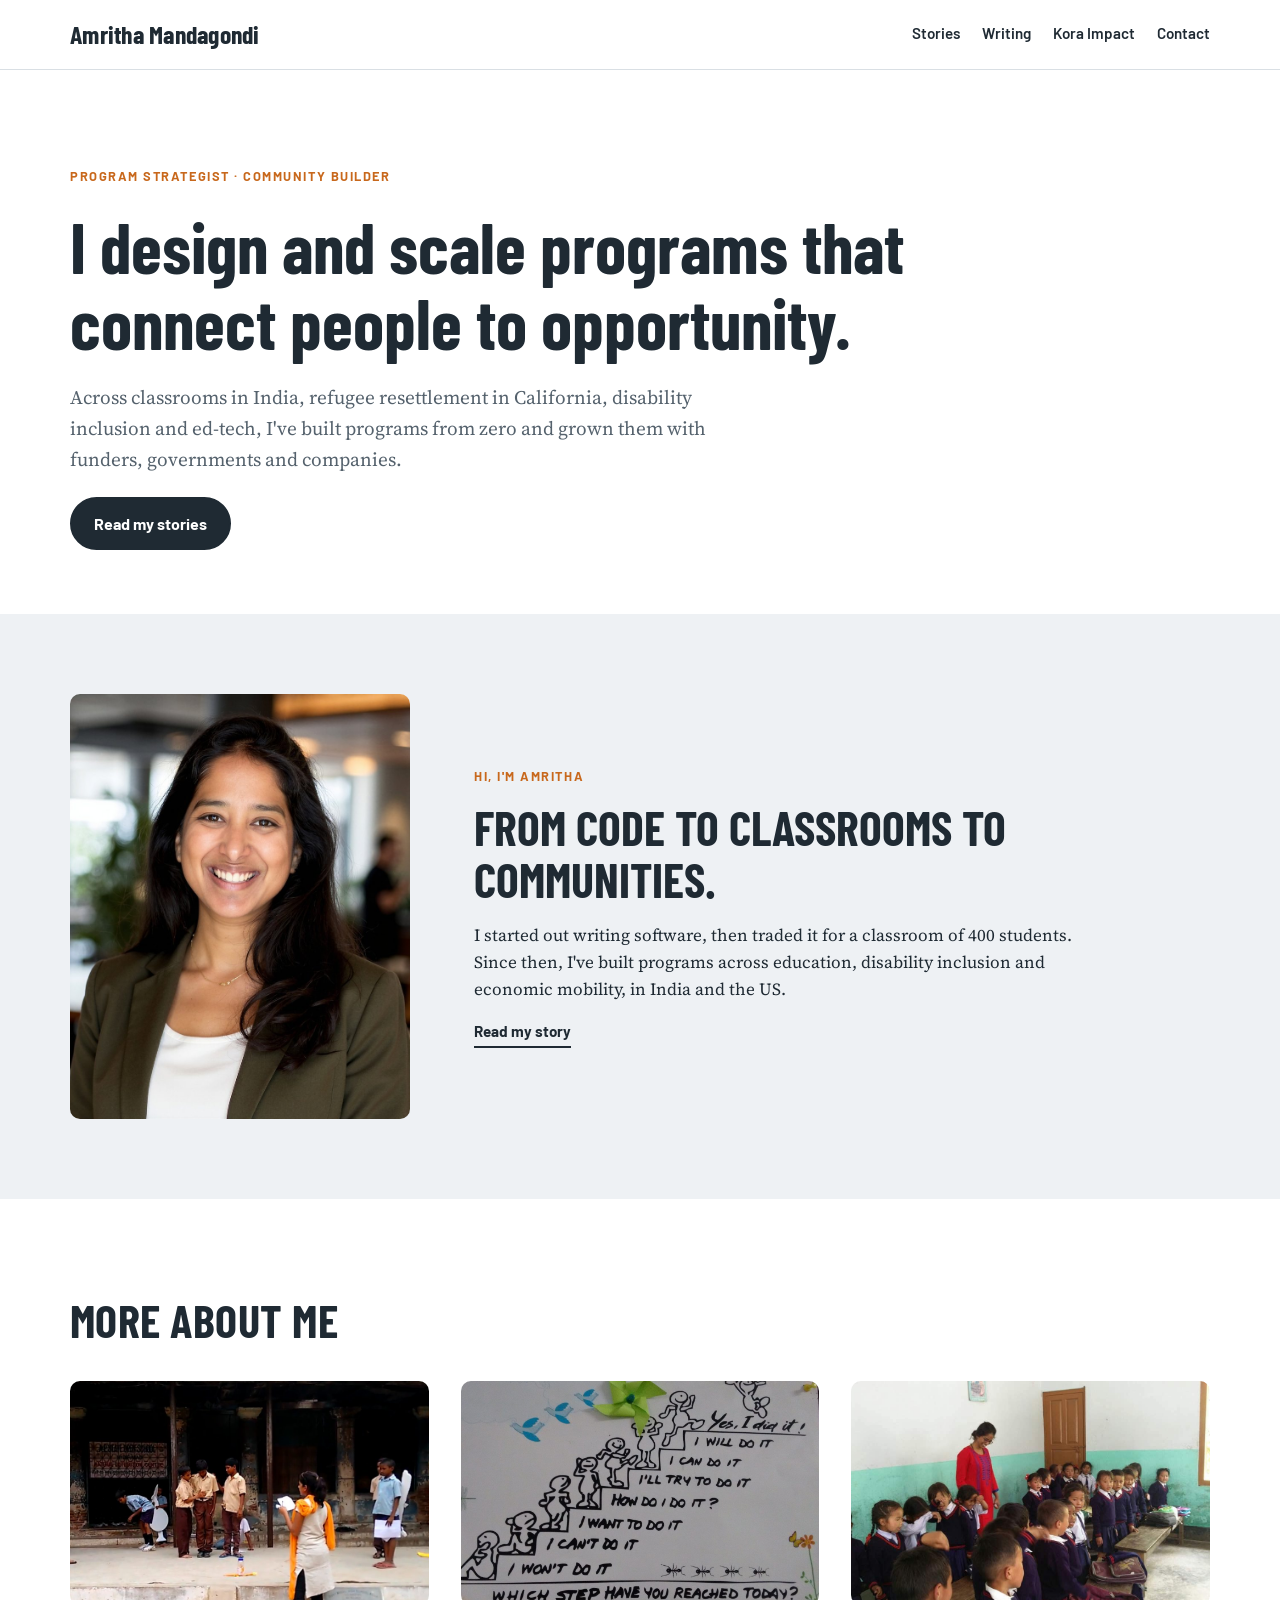
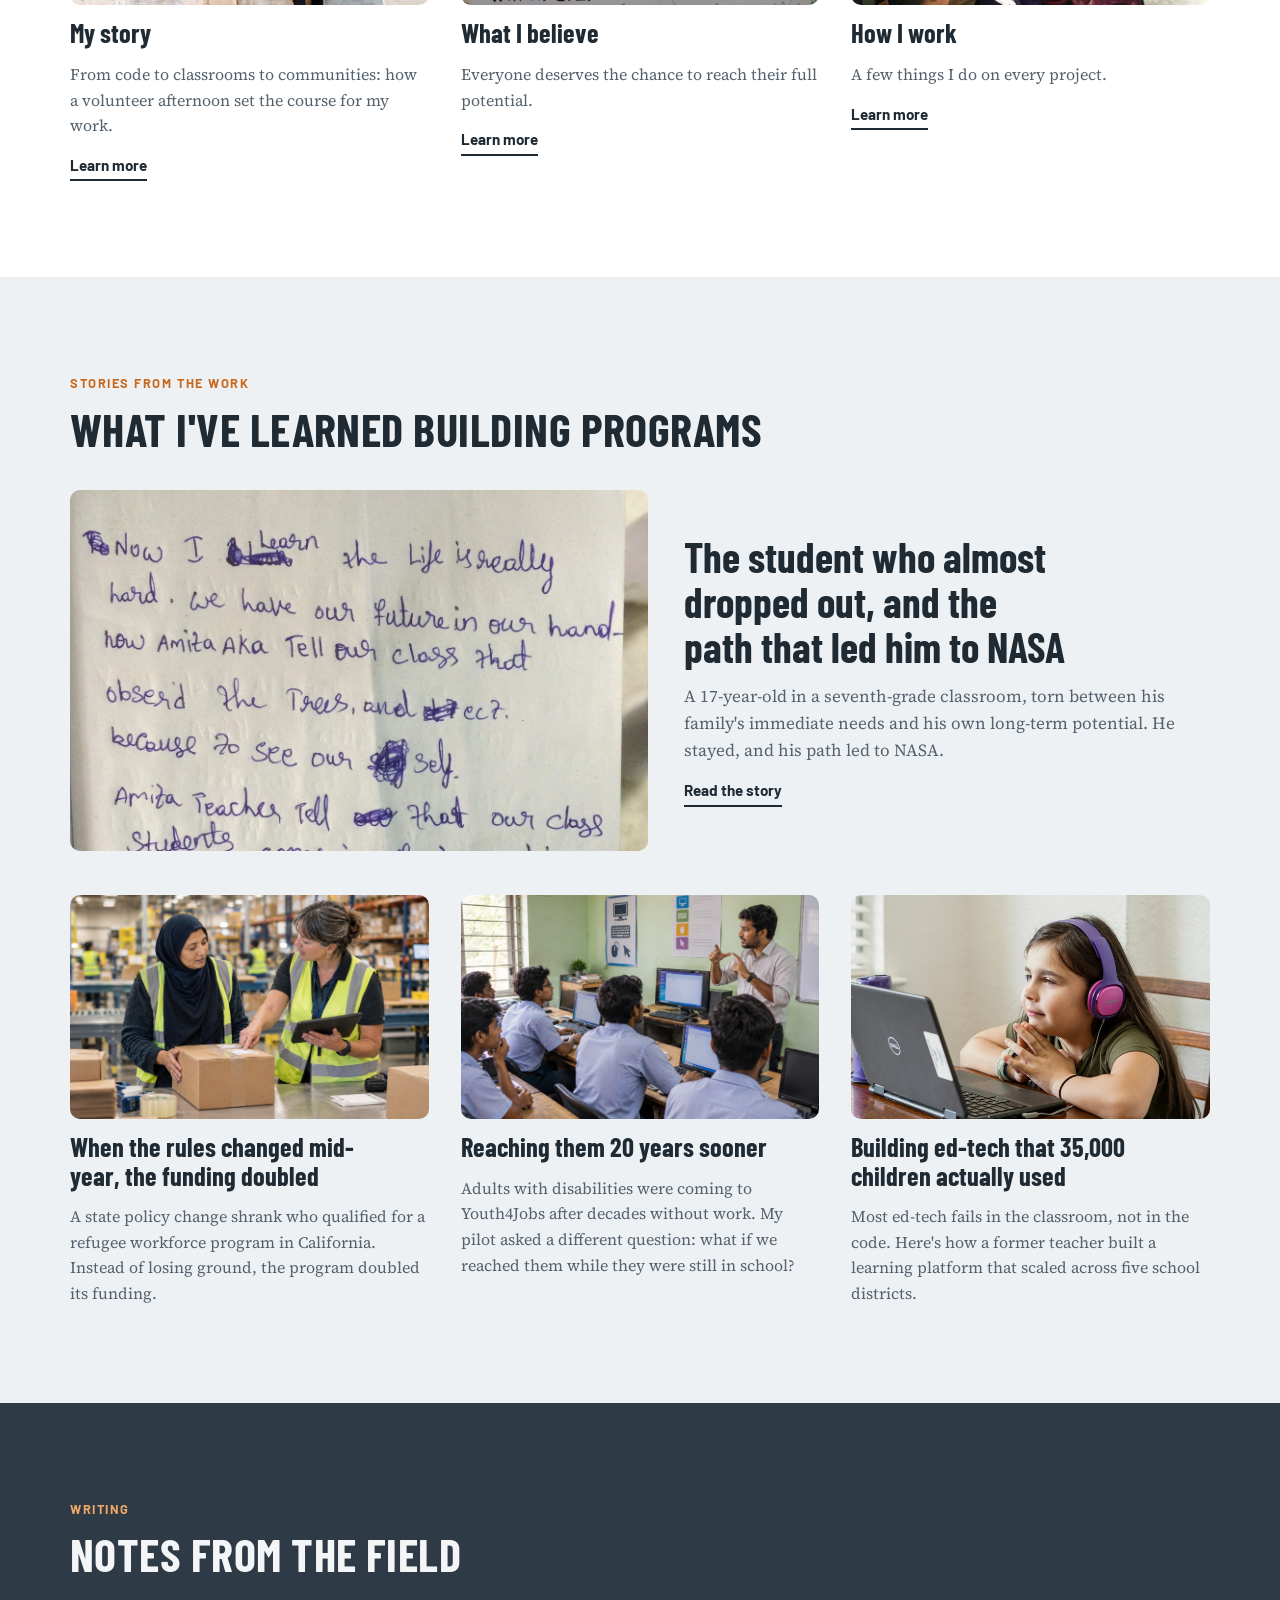
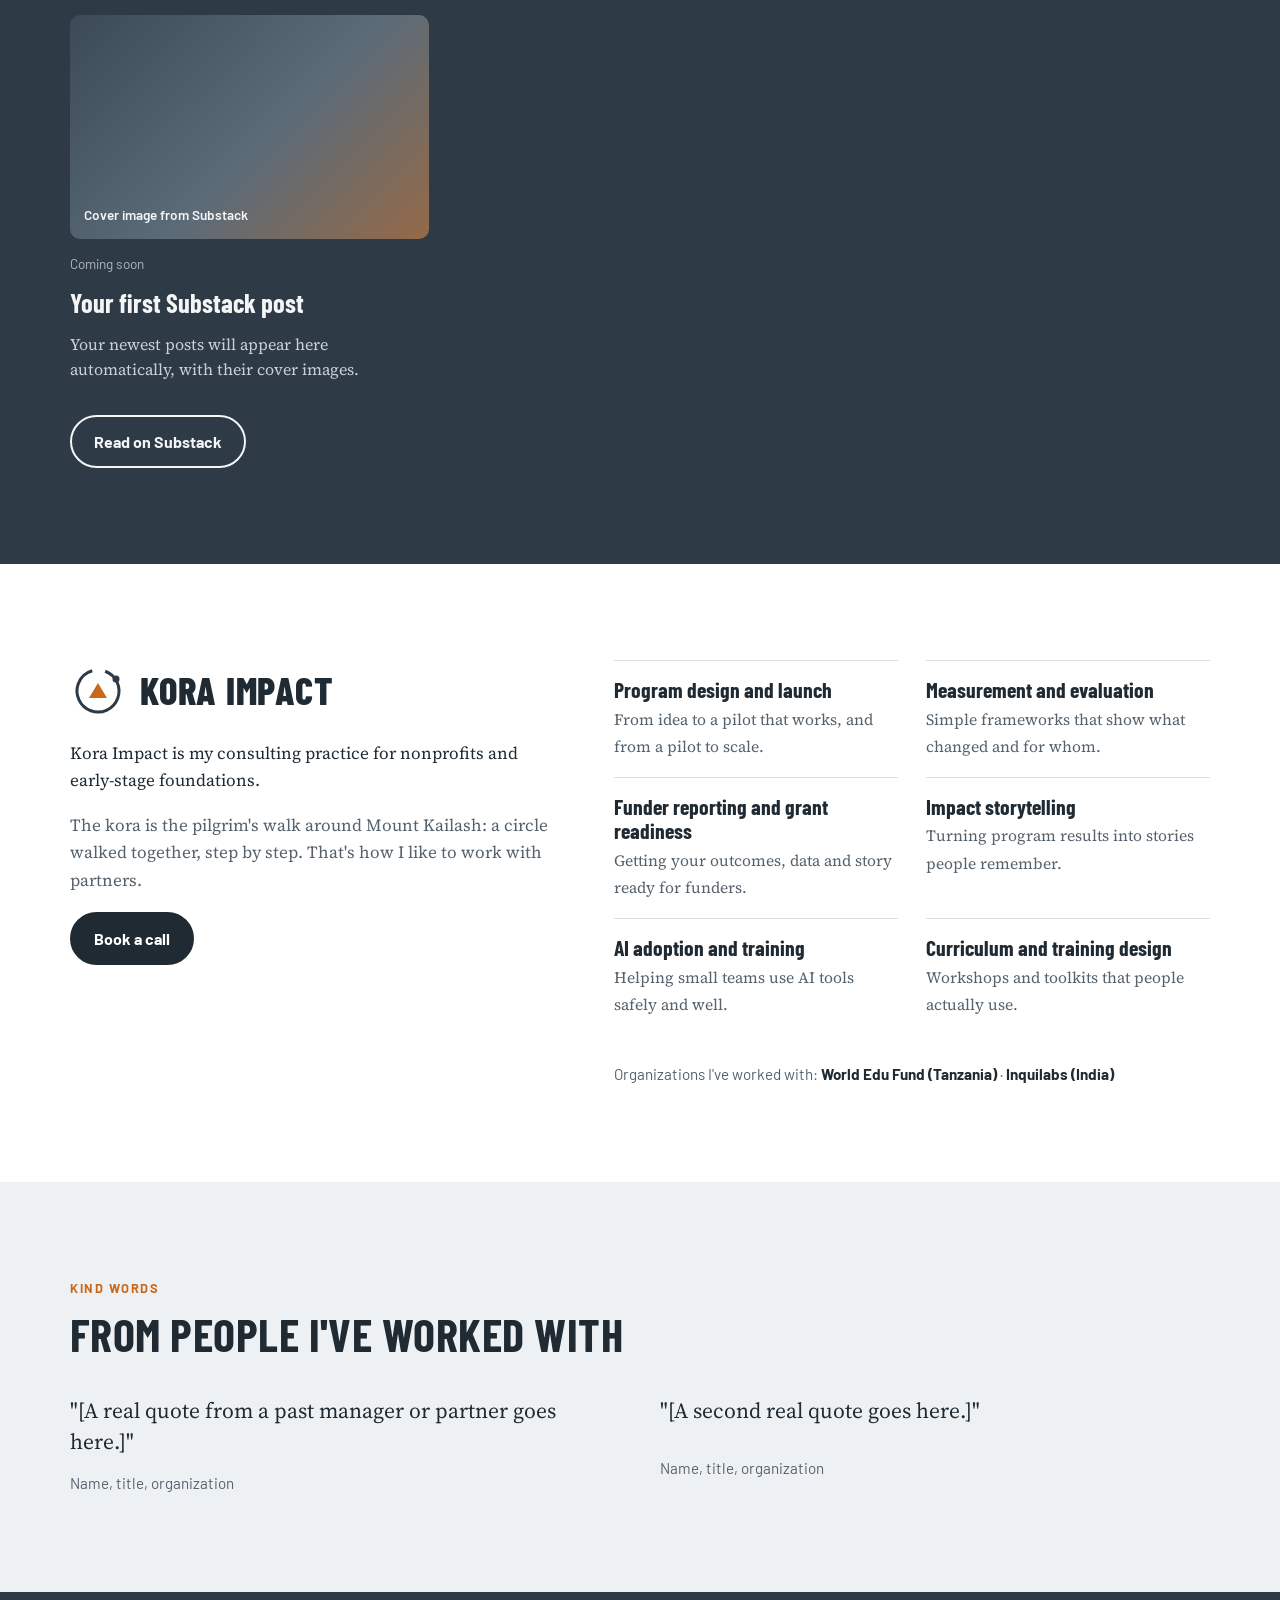
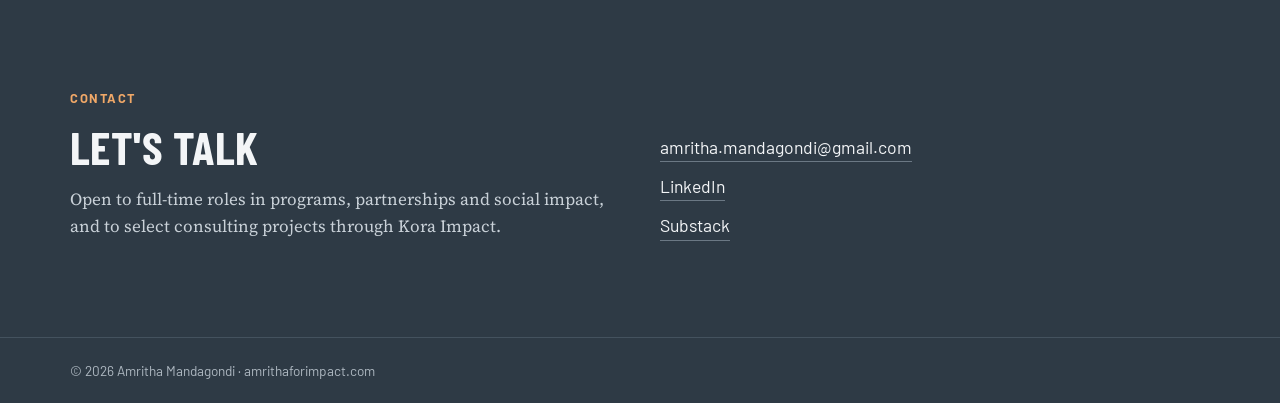
==== index.html @ ab100aa5 "Add files via upload" ====
<!doctype html>
<html lang="en">
<head>
<meta charset="utf-8">
<meta name="viewport" content="width=device-width, initial-scale=1, viewport-fit=cover">
<title>Amritha Mandagondi</title>
<meta name="description" content="Program strategist and community builder. Stories from building programs that connect people to opportunity.">
<meta property="og:title" content="Amritha Mandagondi">
<meta property="og:description" content="Program strategist and community builder. Stories from building programs that connect people to opportunity.">
<link rel="icon" href="favicon.svg" type="image/svg+xml">
<link rel="preconnect" href="https://fonts.googleapis.com"><link rel="preconnect" href="https://fonts.gstatic.com" crossorigin><link href="https://fonts.googleapis.com/css2?family=Barlow+Condensed:wght@600;700;800&family=Barlow:wght@500;600;700&family=Source+Serif+4:ital,opsz,wght@0,8..60,400;0,8..60,600;1,8..60,400&display=swap" rel="stylesheet">
<link rel="stylesheet" href="styles.css">
</head>
<body>
<header class="site-header">
  <div class="wrap">
    <a class="brand" href="index.html">Amritha Mandagondi</a>
    <nav class="nav" aria-label="Main">
      <a href="index.html#stories">Stories</a>
      <a href="index.html#writing">Writing</a>
      <a href="index.html#kora">Kora Impact</a>
      <a href="index.html#contact">Contact</a>
    </nav>
  </div>
</header>
<main>

<section class="hero">
  <div class="wrap">
    <div class="hero-text">
      <span class="eyebrow">Program strategist · Community builder</span>
      <h1>I design and scale programs that connect people to opportunity.</h1>
      <p class="lede">Across classrooms in India, refugee resettlement in California, disability inclusion and ed-tech, I've built programs from zero and grown them with funders, governments and companies.</p>
      <div class="hero-actions">
        <a class="btn btn-solid" href="#stories">Read my stories</a>
      </div>
    </div>
  </div>
</section>

<section class="meet">
  <div class="wrap">
    <img class="meet-img" src="amritha.jpg" alt="Portrait of Amritha Mandagondi">
    <div class="meet-text">
      <span class="eyebrow">Hi, I'm Amritha</span>
      <p class="meet-quote">From code to classrooms to communities.</p>
      <p>I started out writing software, then traded it for a classroom of 400 students. Since then, I've built programs across education, disability inclusion and economic mobility, in India and the US.</p>
      <a class="more" href="my-story.html">Read my story</a>
    </div>
  </div>
</section>

<section id="about">
  <div class="wrap">
    <div class="section-head"><h2 class="section-title">More about me</h2></div>
    <div class="grid-3">
      <div class="card"><img class="card-img" src="teaching-outdoors.jpg" alt="Amritha leading an outdoor activity with students at a government school in India" loading="lazy"><h3>My story</h3><p>From code to classrooms to communities: how a volunteer afternoon set the course for my work.</p><a class="more" href="my-story.html">Learn more</a></div>
      <div class="card"><img class="card-img" src="steps-poster.jpg" alt="Classroom poster of steps from I won't do it to Yes, I did it" loading="lazy"><h3>What I believe</h3><p>Everyone deserves the chance to reach their full potential.</p><a class="more" href="what-i-believe.html">Learn more</a></div>
      <div class="card"><img class="card-img" src="northeast-classroom.jpg" alt="Amritha with young students in a classroom in Northeast India" loading="lazy"><h3>How I work</h3><p>A few things I do on every project.</p><a class="more" href="how-i-work.html">Learn more</a></div>
    </div>
  </div>
</section>

<section id="stories" style="background:var(--mist)">
  <div class="wrap">
    <div class="section-head"><span class="eyebrow">Stories from the work</span><h2 class="section-title">What I've learned building programs</h2></div>
    <a class="feature" href="story-teach-for-india.html"><img class="card-img" src="student-note-card.jpg" alt="A student's handwritten note: Now I learn the life is really hard. We have our future in our hand." loading="lazy"><div class="feature-text"><h3>The student who almost dropped out, and the path that led him to NASA</h3><p>A 17-year-old in a seventh-grade classroom, torn between his family's immediate needs and his own long-term potential. He stayed, and his path led to NASA.</p><span class="more">Read the story</span></div></a>
    <div class="grid-3">
      <a class="card" href="story-irc-funding.html"><img class="card-img" src="photo-irc.jpg" alt="A warehouse supervisor showing a new employee how to label a package at a packing station" loading="lazy"><h3>When the rules changed mid-year, the funding doubled</h3><p>A state policy change shrank who qualified for a refugee workforce program in California. Instead of losing ground, the program doubled its funding.</p></a>
      <a class="card" href="story-youth4jobs.html"><img class="card-img" src="photo-youth4jobs.jpg" alt="An instructor signing to deaf students in a school computer lab" loading="lazy"><h3>Reaching them 20 years sooner</h3><p>Adults with disabilities were coming to Youth4Jobs after decades without work. My pilot asked a different question: what if we reached them while they were still in school?</p></a>
      <a class="card" href="story-pathtoexcel.html"><img class="card-img" src="photo-pathtoexcel.jpg" alt="A young girl with headphones learning on a laptop" loading="lazy"><h3>Building ed-tech that 35,000 children actually used</h3><p>Most ed-tech fails in the classroom, not in the code. Here's how a former teacher built a learning platform that scaled across five school districts.</p></a>
    </div>
  </div>
</section>

<section id="writing" class="band">
  <div class="wrap">
    <div class="section-head"><span class="eyebrow">Writing</span><h2 class="section-title">Notes from the field</h2></div>
    <div class="grid-3" id="posts">
      <a class="card" href="https://substack.com" target="_blank" rel="noopener"><div class="ph">Cover image from Substack</div><span class="post-meta">Coming soon</span><h3>Your first Substack post</h3><p>Your newest posts will appear here automatically, with their cover images.</p></a>
    </div>
    <p style="margin-top:32px"><a class="btn" href="https://substack.com" target="_blank" rel="noopener">Read on Substack</a></p>
  </div>
</section>

<section id="kora" class="kora">
  <div class="wrap">
    <div class="kora-intro">
      <div class="kora-mark"><svg viewBox="0 0 56 56" aria-hidden="true"><circle cx="28" cy="28" r="21" fill="none" stroke="#2e3a45" stroke-width="3" stroke-dasharray="118 14" transform="rotate(-70 28 28)"/><path d="M19 35 L28 20 L37 35 Z" fill="#c8681c"/><circle cx="46" cy="16" r="3.5" fill="#2e3a45"/></svg><span>Kora Impact</span></div>
      <p>Kora Impact is my consulting practice for nonprofits and early-stage foundations.</p>
      <p style="color:var(--muted)">The kora is the pilgrim's walk around Mount Kailash: a circle walked together, step by step. That's how I like to work with partners.</p>
      <p><a class="btn btn-solid" href="mailto:amritha.mandagondi@gmail.com?subject=Kora%20Impact%20inquiry">Book a call</a></p>
    </div>
    <div>
      <ul class="services">
        <li><strong>Program design and launch</strong><span>From idea to a pilot that works, and from a pilot to scale.</span></li>
        <li><strong>Measurement and evaluation</strong><span>Simple frameworks that show what changed and for whom.</span></li>
        <li><strong>Funder reporting and grant readiness</strong><span>Getting your outcomes, data and story ready for funders.</span></li>
        <li><strong>Impact storytelling</strong><span>Turning program results into stories people remember.</span></li>
        <li><strong>AI adoption and training</strong><span>Helping small teams use AI tools safely and well.</span></li>
        <li><strong>Curriculum and training design</strong><span>Workshops and toolkits that people actually use.</span></li>
      </ul>
      <p class="worked-with">Organizations I've worked with: <b>World Edu Fund (Tanzania)</b> · <b>Inquilabs (India)</b></p>
    </div>
  </div>
</section>

<section id="kind-words" style="background:var(--mist)">
  <div class="wrap">
    <div class="section-head"><span class="eyebrow">Kind words</span><h2 class="section-title">From people I've worked with</h2></div>
    <div class="quotes">
      <blockquote><p>"[A real quote from a past manager or partner goes here.]"</p><footer>Name, title, organization</footer></blockquote>
      <blockquote><p>"[A second real quote goes here.]"</p><footer>Name, title, organization</footer></blockquote>
    </div>
  </div>
</section>

<section id="contact" class="band contact">
  <div class="wrap">
    <div style="display:grid;gap:14px">
      <span class="eyebrow">Contact</span>
      <h2 class="section-title">Let's talk</h2>
      <p style="color:#c9d1d8">Open to full-time roles in programs, partnerships and social impact, and to select consulting projects through Kora Impact.</p>
    </div>
    <div class="contact-links">
      <a href="mailto:amritha.mandagondi@gmail.com">amritha.mandagondi@gmail.com</a>
      <a href="https://www.linkedin.com/in/amrithamandagondi" target="_blank" rel="noopener">LinkedIn</a>
      <a href="https://substack.com" target="_blank" rel="noopener">Substack</a>
    </div>
  </div>
</section>
<script src="site.js"></script>
</main>
<footer class="site-footer"><div class="wrap">© 2026 Amritha Mandagondi · amrithaforimpact.com</div></footer>
</body>
</html>
---- styles.css ----
/* Amritha Mandagondi — personal site.
   Layout: editorial, Gates-style story cards; white page with slate story bands; saffron used sparingly. */
:root {
  --ink: #1f2a33;
  --muted: #55626d;
  --slate: #2e3a45;
  --slate-ink: #f3f5f7;
  --paper: #ffffff;
  --mist: #eef1f4;
  --line: #d9dfe4;
  --saffron: #c8681c;
  --display: "Barlow Condensed", "Arial Narrow", Arial, sans-serif;
  --body: "Source Serif 4", Georgia, "Times New Roman", serif;
  --ui: "Barlow", "Helvetica Neue", Arial, sans-serif;
  --wrap: 1180px;
  --radius: 10px;
  color-scheme: light;
}

* { box-sizing: border-box; }
html { scroll-behavior: smooth; }
body {
  margin: 0;
  background: var(--paper);
  color: var(--ink);
  font-family: var(--body);
  font-size: 1.0625rem;
  line-height: 1.6;
}
img { max-width: 100%; display: block; }
a { color: inherit; }
a:focus-visible, button:focus-visible { outline: 3px solid var(--saffron); outline-offset: 3px; }

.wrap {
  max-width: var(--wrap);
  margin: 0 auto;
  padding-left: max(20px, env(safe-area-inset-left, 0px));
  padding-right: max(20px, env(safe-area-inset-right, 0px));
}

/* Header */
.site-header {
  position: sticky; top: 0; z-index: 20;
  background: var(--paper);
  border-bottom: 1px solid var(--line);
}
.site-header .wrap {
  display: flex; flex-wrap: wrap; align-items: center; justify-content: space-between;
  gap: 10px 28px; padding-block: 14px;
}
.brand { font-family: var(--display); font-weight: 700; font-size: 1.6rem; text-decoration: none; letter-spacing: .01em; }
.nav { display: flex; flex-wrap: wrap; gap: 6px 22px; font-family: var(--ui); font-weight: 600; font-size: .95rem; }
.nav a { text-decoration: none; padding-block: 4px; border-bottom: 2px solid transparent; }
.nav a:hover { border-bottom-color: var(--saffron); }

/* Type */
h1, h2, h3 { font-family: var(--display); font-weight: 700; line-height: 1.08; margin: 0; text-wrap: balance; color: inherit; }
h1 { font-size: clamp(2.6rem, 6vw, 4.4rem); }
h2.section-title { font-size: clamp(2rem, 4vw, 2.9rem); text-transform: uppercase; letter-spacing: .01em; }
h3 { font-size: 1.75rem; }
p { margin: 0; }
.eyebrow { font-family: var(--ui); text-transform: uppercase; letter-spacing: .12em; font-size: .8rem; font-weight: 700; color: var(--saffron); }
.lede { font-size: 1.2rem; color: var(--muted); max-width: 36em; }

.btn {
  display: inline-block; font-family: var(--ui); font-weight: 700; font-size: 1rem;
  padding: 12px 22px; border-radius: 999px; text-decoration: none;
  border: 2px solid var(--ink);
}
.btn-solid { background: var(--ink); color: var(--paper); }
.btn-solid:hover { background: var(--saffron); border-color: var(--saffron); }
.btn-line:hover { border-color: var(--saffron); color: var(--saffron); }
.more { font-family: var(--ui); font-weight: 700; font-size: .95rem; text-decoration: none; border-bottom: 2px solid currentColor; padding-bottom: 2px; }
.more:hover { color: var(--saffron); }

section { padding-block: clamp(56px, 8vw, 96px); }
.section-head { display: grid; gap: 10px; margin-bottom: 36px; }

/* Placeholder images: swap each .ph for an <img> when photos are ready */
.ph {
  border-radius: var(--radius);
  aspect-ratio: 16 / 10;
  max-width: 100%;
  background: linear-gradient(135deg, #3c4a57 0%, #5b6b78 55%, #c8681c 140%);
  color: #f3f5f7; font-family: var(--ui); font-size: .85rem; font-weight: 600;
  display: flex; align-items: flex-end; padding: 14px;
}
.ph.tall { aspect-ratio: 4 / 5; }
.card-img { border-radius: var(--radius); width: 100%; aspect-ratio: 16 / 10; object-fit: cover; }

/* Hero */
.hero .wrap { display: grid; grid-template-columns: 1.2fr .8fr; gap: 48px; align-items: center; }
.hero-text { display: grid; gap: 22px; min-width: 0; }
.hero-actions { display: flex; flex-wrap: wrap; gap: 12px; }

/* Card grids */
.grid-3 { display: grid; grid-template-columns: repeat(3, minmax(0, 1fr)); gap: 32px; }
.grid-4 { display: grid; grid-template-columns: repeat(4, minmax(0, 1fr)); gap: 28px; }
.card { display: grid; gap: 14px; align-content: start; text-decoration: none; min-width: 0; }
.card h3 { font-size: 1.65rem; }
.card p { color: var(--muted); font-size: 1rem; }
a.card:hover h3 { text-decoration: underline; text-decoration-color: var(--saffron); text-underline-offset: 4px; }

.feature { display: grid; grid-template-columns: 1.1fr 1fr; gap: 36px; align-items: center; margin-bottom: 44px; text-decoration: none; }
.feature h3 { font-size: clamp(2rem, 3.4vw, 2.6rem); }
.feature .feature-text { display: grid; gap: 14px; min-width: 0; }
.feature p { color: var(--muted); }
a.feature:hover h3 { text-decoration: underline; text-decoration-color: var(--saffron); text-underline-offset: 5px; }

/* Slate band (writing, story pages, contact) */
.band { background: var(--slate); color: var(--slate-ink); }
.band .card p, .band .feature p { color: #c9d1d8; }
.band .eyebrow { color: #f0a868; }
.band .btn { border-color: var(--slate-ink); color: var(--slate-ink); }
.band .btn-solid { background: var(--slate-ink); color: var(--slate); }
.band .btn-solid:hover { background: #f0a868; border-color: #f0a868; color: var(--slate); }
.post-meta { font-family: var(--ui); font-size: .85rem; color: #aeb8c1; }

/* Kora Impact */
.kora .wrap { display: grid; grid-template-columns: .9fr 1.1fr; gap: 56px; align-items: start; }
.kora-intro { display: grid; gap: 18px; min-width: 0; }
.kora-mark { display: flex; align-items: center; gap: 14px; }
.kora-mark svg { width: 56px; height: 56px; flex: none; }
.kora-mark span { font-family: var(--display); font-weight: 800; font-size: 2.4rem; letter-spacing: .02em; text-transform: uppercase; }
.services { list-style: none; margin: 0; padding: 0; display: grid; grid-template-columns: repeat(2, minmax(0, 1fr)); gap: 0 28px; }
.services li { border-top: 1px solid var(--line); padding-block: 16px; min-width: 0; }
.services strong { display: block; font-family: var(--display); font-size: 1.35rem; line-height: 1.15; margin-bottom: 4px; }
.services span { color: var(--muted); font-size: .98rem; }
.worked-with { margin-top: 28px; font-family: var(--ui); font-size: .95rem; color: var(--muted); }
.worked-with b { color: var(--ink); }

/* Quotes */
.quotes { display: grid; grid-template-columns: repeat(2, minmax(0, 1fr)); gap: 40px; }
blockquote { margin: 0; display: grid; gap: 14px; }
blockquote p { font-size: 1.35rem; line-height: 1.45; }
blockquote footer { font-family: var(--ui); font-size: .95rem; color: var(--muted); }

/* Contact */
.contact .wrap { display: grid; grid-template-columns: 1fr 1fr; gap: 40px; align-items: end; }
.contact-links { display: grid; gap: 10px; font-family: var(--ui); font-size: 1.1rem; }
.contact-links a { text-decoration: none; border-bottom: 1px solid #6b7884; justify-self: start; }
.contact-links a:hover { border-bottom-color: #f0a868; }
.site-footer { background: var(--slate); color: #aeb8c1; font-family: var(--ui); font-size: .85rem; border-top: 1px solid #44525e; }
.site-footer .wrap { padding-block: 22px; }

/* Story page */
.story-hero .wrap { display: grid; grid-template-columns: 1.45fr .85fr; gap: 56px; align-items: start; }
.story-body { display: grid; gap: 18px; min-width: 0; max-width: 40em; }
.story-body h1 { text-transform: uppercase; font-size: clamp(2.4rem, 5.2vw, 3.8rem); margin-bottom: 6px; }
.story-body p { color: #dde3e8; }
.story-side { display: grid; gap: 16px; min-width: 0; }
.story-side h3 { font-size: 1.5rem; }
.lesson { display: grid; gap: 12px; max-width: 46em; }
.lesson p.big { font-family: var(--display); font-size: clamp(1.8rem, 3.4vw, 2.5rem); line-height: 1.15; }
.todo { font-family: var(--ui); font-size: .85rem; font-weight: 700; color: var(--saffron); text-transform: uppercase; letter-spacing: .08em; }
.band .todo { color: #f0a868; }

@media (max-width: 960px) {
  .grid-4 { grid-template-columns: repeat(2, minmax(0, 1fr)); }
}
@media (max-width: 820px) {
  .hero .wrap, .feature, .kora .wrap, .contact .wrap, .story-hero .wrap { grid-template-columns: 1fr; }
  .grid-3, .quotes { grid-template-columns: 1fr; }
  .hero .ph { max-width: 420px; }
}
@media (max-width: 560px) {
  .grid-4, .services { grid-template-columns: 1fr; }
  .site-header { position: static; }
}
@media (prefers-reduced-motion: reduce) { html { scroll-behavior: auto; } }
.more { justify-self: start; }
.impact { list-style: none; margin: 0; padding: 0; display: grid; grid-template-columns: repeat(5, minmax(0, 1fr)); gap: 24px; }
.impact li { border-top: 3px solid var(--saffron); padding-top: 14px; display: grid; gap: 4px; min-width: 0; }
.impact strong { font-family: var(--display); font-size: clamp(2.2rem, 4vw, 3rem); line-height: 1; font-variant-numeric: tabular-nums; }
.impact span { color: var(--muted); font-family: var(--ui); font-size: .95rem; }
@media (max-width: 960px) { .impact { grid-template-columns: repeat(3, minmax(0, 1fr)); } }
@media (max-width: 560px) { .impact { grid-template-columns: repeat(2, minmax(0, 1fr)); } }
.hero-img { width: 100%; max-width: 100%; aspect-ratio: 4 / 5; object-fit: cover; object-position: center 30%; border-radius: var(--radius); }
.side-fig, .inline-fig { margin: 0; display: grid; gap: 10px; }
.side-fig img { border-radius: var(--radius); width: 100%; }
.side-fig figcaption, .inline-fig figcaption { font-family: var(--ui); font-size: .88rem; color: #aeb8c1; }
.inline-fig { margin-top: 8px; max-width: 320px; }
.inline-fig img { border-radius: var(--radius); width: 100%; }
/* Hero v2: single column, small portrait */
.hero .wrap { display: block; }
.hero-text { max-width: 860px; }
.hero-id { display: flex; align-items: center; gap: 18px; }
.avatar { width: 96px; height: 96px; border-radius: 50%; object-fit: cover; object-position: center 25%; flex: none; }
.hero-name { font-family: var(--display); font-weight: 700; font-size: 1.6rem; line-height: 1.1; margin-bottom: 4px; }
/* Hero v3: words first, then a "meet" band with the portrait */
.hero { padding-bottom: clamp(40px, 6vw, 64px); }
.meet { background: var(--mist); padding-block: clamp(48px, 7vw, 80px); }
.meet .wrap { display: grid; grid-template-columns: minmax(0, 340px) minmax(0, 1fr); gap: clamp(28px, 5vw, 64px); align-items: center; }
.meet-img { width: 100%; aspect-ratio: 4 / 5; object-fit: cover; object-position: center 25%; border-radius: var(--radius); }
.meet-text { display: grid; gap: 16px; max-width: 36em; }
.meet-quote { font-family: var(--display); font-weight: 700; font-size: clamp(2rem, 4vw, 3rem); line-height: 1.08; text-transform: uppercase; }
@media (max-width: 720px) { .meet .wrap { grid-template-columns: 1fr; } .meet-img { max-width: 300px; } }
.lessons { list-style: none; margin: 0; padding: 0; display: grid; grid-template-columns: repeat(3, minmax(0, 1fr)); gap: 32px; }
.lessons li { border-top: 3px solid var(--saffron); padding-top: 16px; color: var(--muted); min-width: 0; }
.lessons strong { display: block; font-family: var(--display); font-size: 1.55rem; line-height: 1.15; color: var(--ink); margin-bottom: 10px; }
.lesson { max-width: none; }
@media (max-width: 820px) { .lessons { grid-template-columns: 1fr; } }
.lead-line { display: block; font-family: var(--display); font-weight: 700; font-size: clamp(1.7rem, 3vw, 2.2rem); line-height: 1.15; color: var(--slate-ink); }
.story-body strong { font-family: var(--display); font-size: 1.45rem; color: var(--slate-ink); letter-spacing: .01em; }
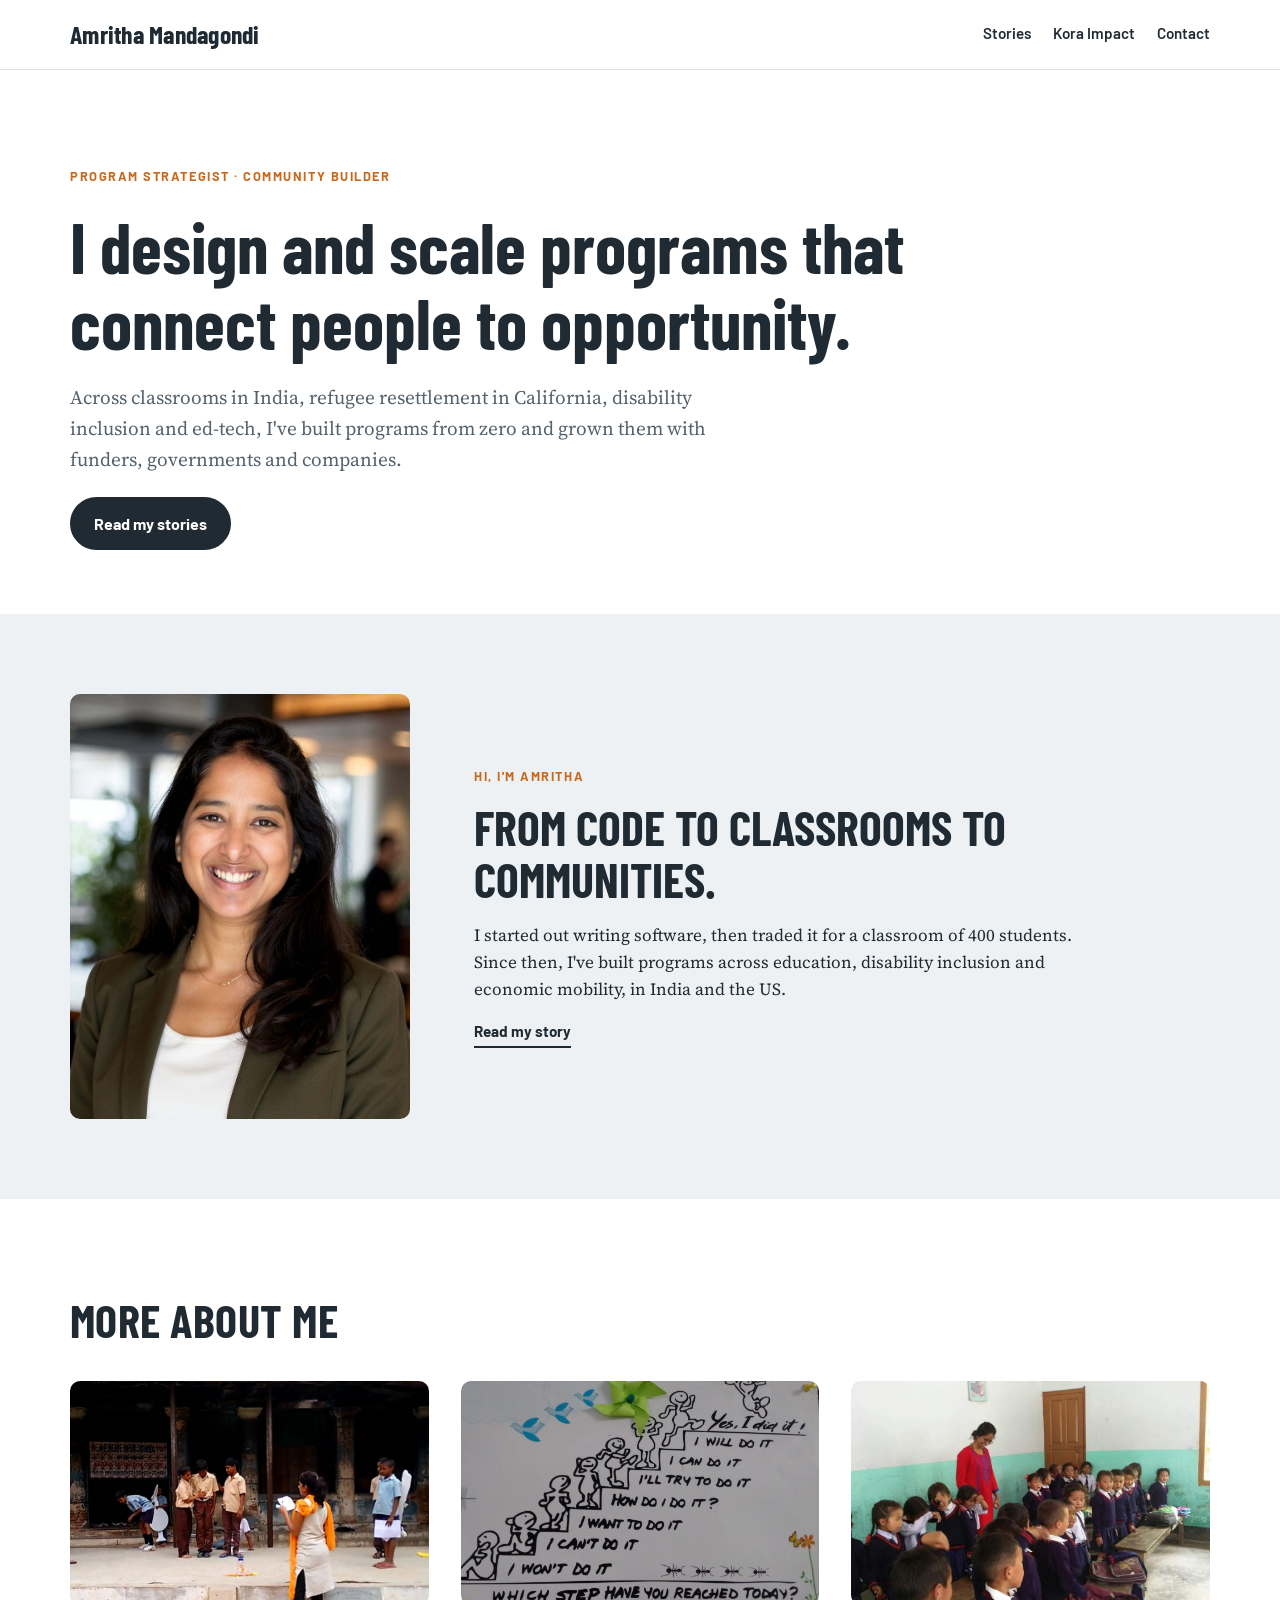
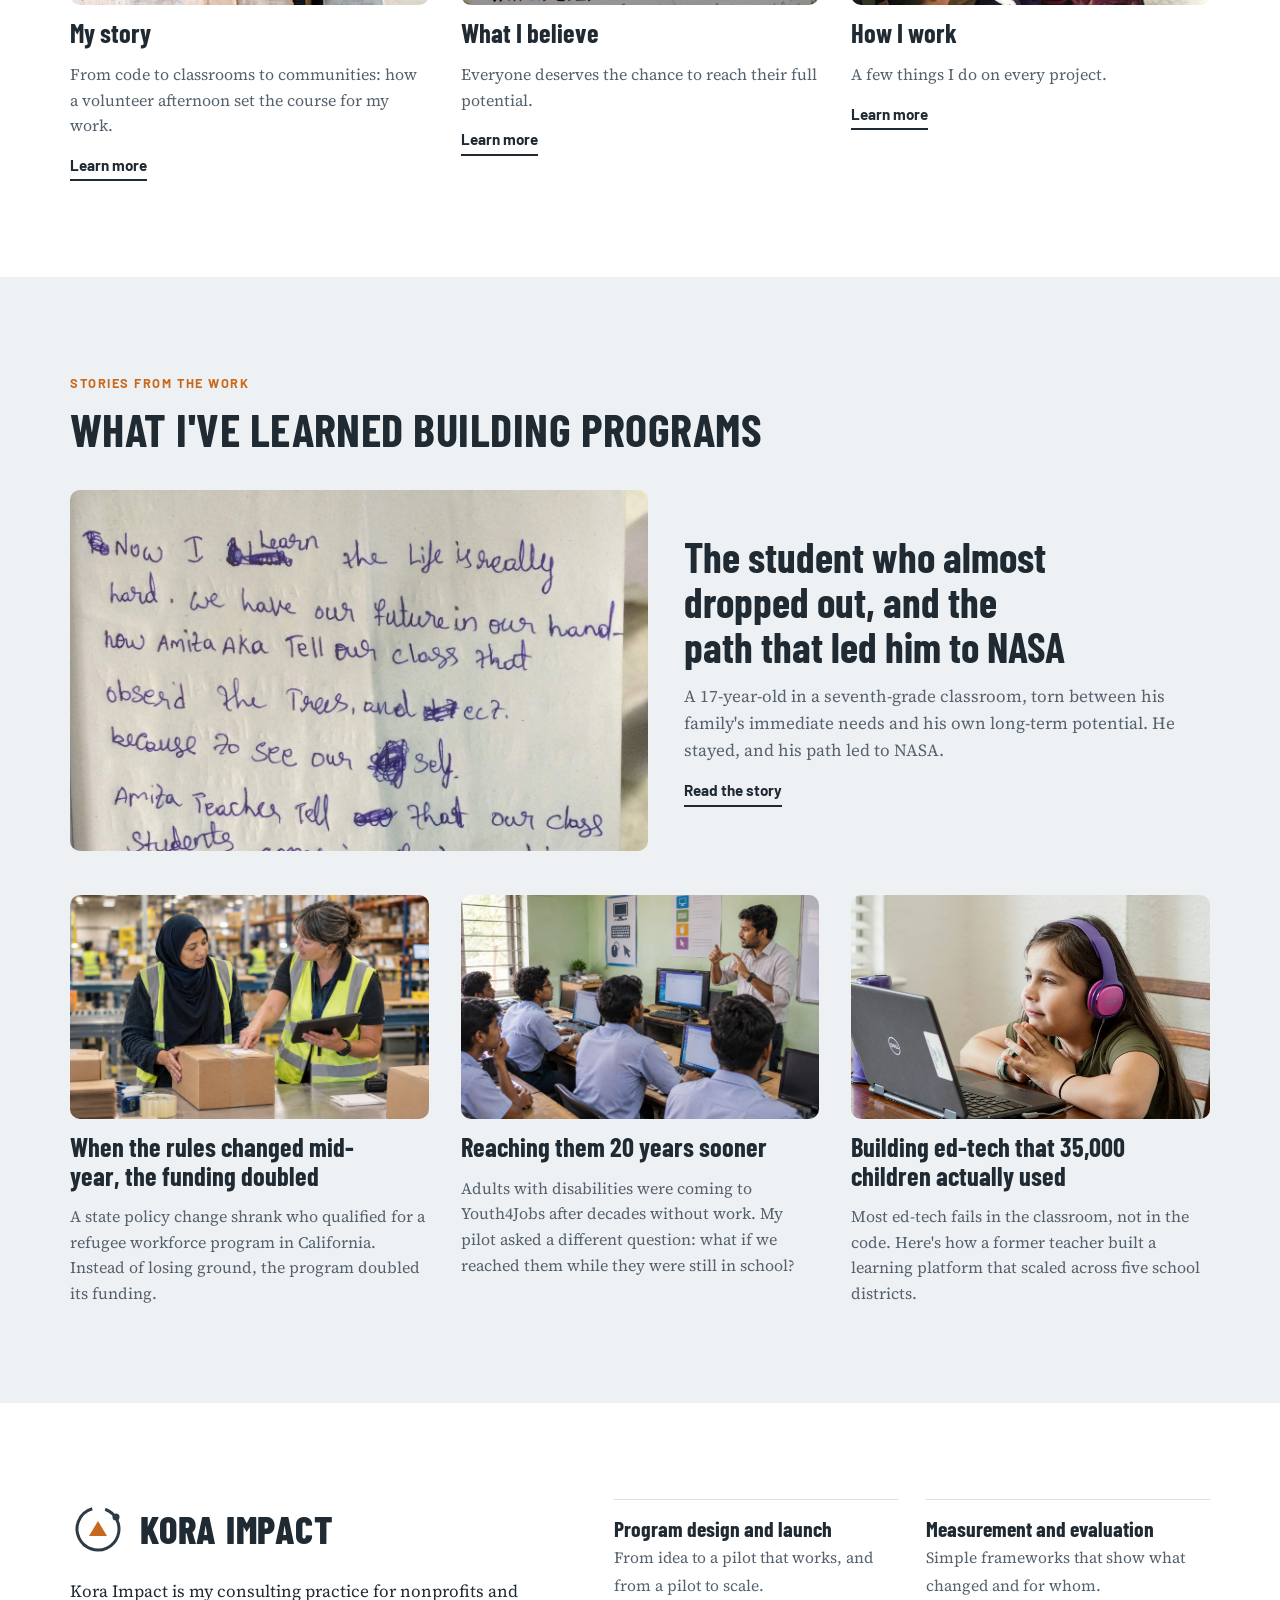
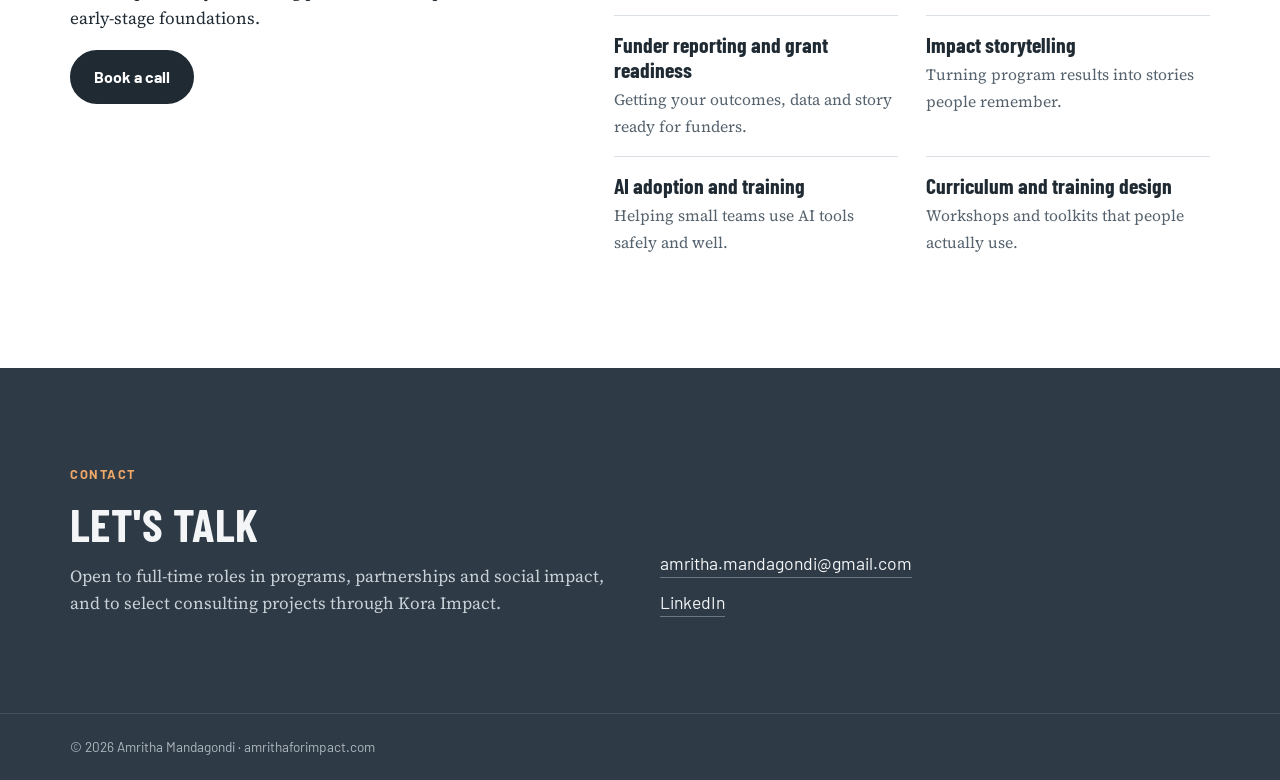
==== commit a78dbe48: "Add files via upload" ====
--- a/index.html
+++ b/index.html
@@ -17,7 +17,6 @@
     <a class="brand" href="index.html">Amritha Mandagondi</a>
     <nav class="nav" aria-label="Main">
       <a href="index.html#stories">Stories</a>
-      <a href="index.html#writing">Writing</a>
       <a href="index.html#kora">Kora Impact</a>
       <a href="index.html#contact">Contact</a>
     </nav>
@@ -73,23 +72,13 @@
   </div>
 </section>
 
-<section id="writing" class="band">
-  <div class="wrap">
-    <div class="section-head"><span class="eyebrow">Writing</span><h2 class="section-title">Notes from the field</h2></div>
-    <div class="grid-3" id="posts">
-      <a class="card" href="https://substack.com" target="_blank" rel="noopener"><div class="ph">Cover image from Substack</div><span class="post-meta">Coming soon</span><h3>Your first Substack post</h3><p>Your newest posts will appear here automatically, with their cover images.</p></a>
-    </div>
-    <p style="margin-top:32px"><a class="btn" href="https://substack.com" target="_blank" rel="noopener">Read on Substack</a></p>
-  </div>
-</section>
 
 <section id="kora" class="kora">
   <div class="wrap">
     <div class="kora-intro">
       <div class="kora-mark"><svg viewBox="0 0 56 56" aria-hidden="true"><circle cx="28" cy="28" r="21" fill="none" stroke="#2e3a45" stroke-width="3" stroke-dasharray="118 14" transform="rotate(-70 28 28)"/><path d="M19 35 L28 20 L37 35 Z" fill="#c8681c"/><circle cx="46" cy="16" r="3.5" fill="#2e3a45"/></svg><span>Kora Impact</span></div>
       <p>Kora Impact is my consulting practice for nonprofits and early-stage foundations.</p>
-      <p style="color:var(--muted)">The kora is the pilgrim's walk around Mount Kailash: a circle walked together, step by step. That's how I like to work with partners.</p>
-      <p><a class="btn btn-solid" href="mailto:amritha.mandagondi@gmail.com?subject=Kora%20Impact%20inquiry">Book a call</a></p>
+      <p><a class="btn btn-solid" href="https://docs.google.com/forms/d/e/1FAIpQLSe-I0rdW7DKGYNrbHm2So-DHkjAGszUHiwaADvJ9BTli4YFmw/viewform" target="_blank" rel="noopener">Book a call</a></p>
     </div>
     <div>
       <ul class="services">
@@ -100,17 +89,6 @@
         <li><strong>AI adoption and training</strong><span>Helping small teams use AI tools safely and well.</span></li>
         <li><strong>Curriculum and training design</strong><span>Workshops and toolkits that people actually use.</span></li>
       </ul>
-      <p class="worked-with">Organizations I've worked with: <b>World Edu Fund (Tanzania)</b> · <b>Inquilabs (India)</b></p>
-    </div>
-  </div>
-</section>
-
-<section id="kind-words" style="background:var(--mist)">
-  <div class="wrap">
-    <div class="section-head"><span class="eyebrow">Kind words</span><h2 class="section-title">From people I've worked with</h2></div>
-    <div class="quotes">
-      <blockquote><p>"[A real quote from a past manager or partner goes here.]"</p><footer>Name, title, organization</footer></blockquote>
-      <blockquote><p>"[A second real quote goes here.]"</p><footer>Name, title, organization</footer></blockquote>
     </div>
   </div>
 </section>
@@ -125,7 +103,6 @@
     <div class="contact-links">
       <a href="mailto:amritha.mandagondi@gmail.com">amritha.mandagondi@gmail.com</a>
       <a href="https://www.linkedin.com/in/amrithamandagondi" target="_blank" rel="noopener">LinkedIn</a>
-      <a href="https://substack.com" target="_blank" rel="noopener">Substack</a>
     </div>
   </div>
 </section>
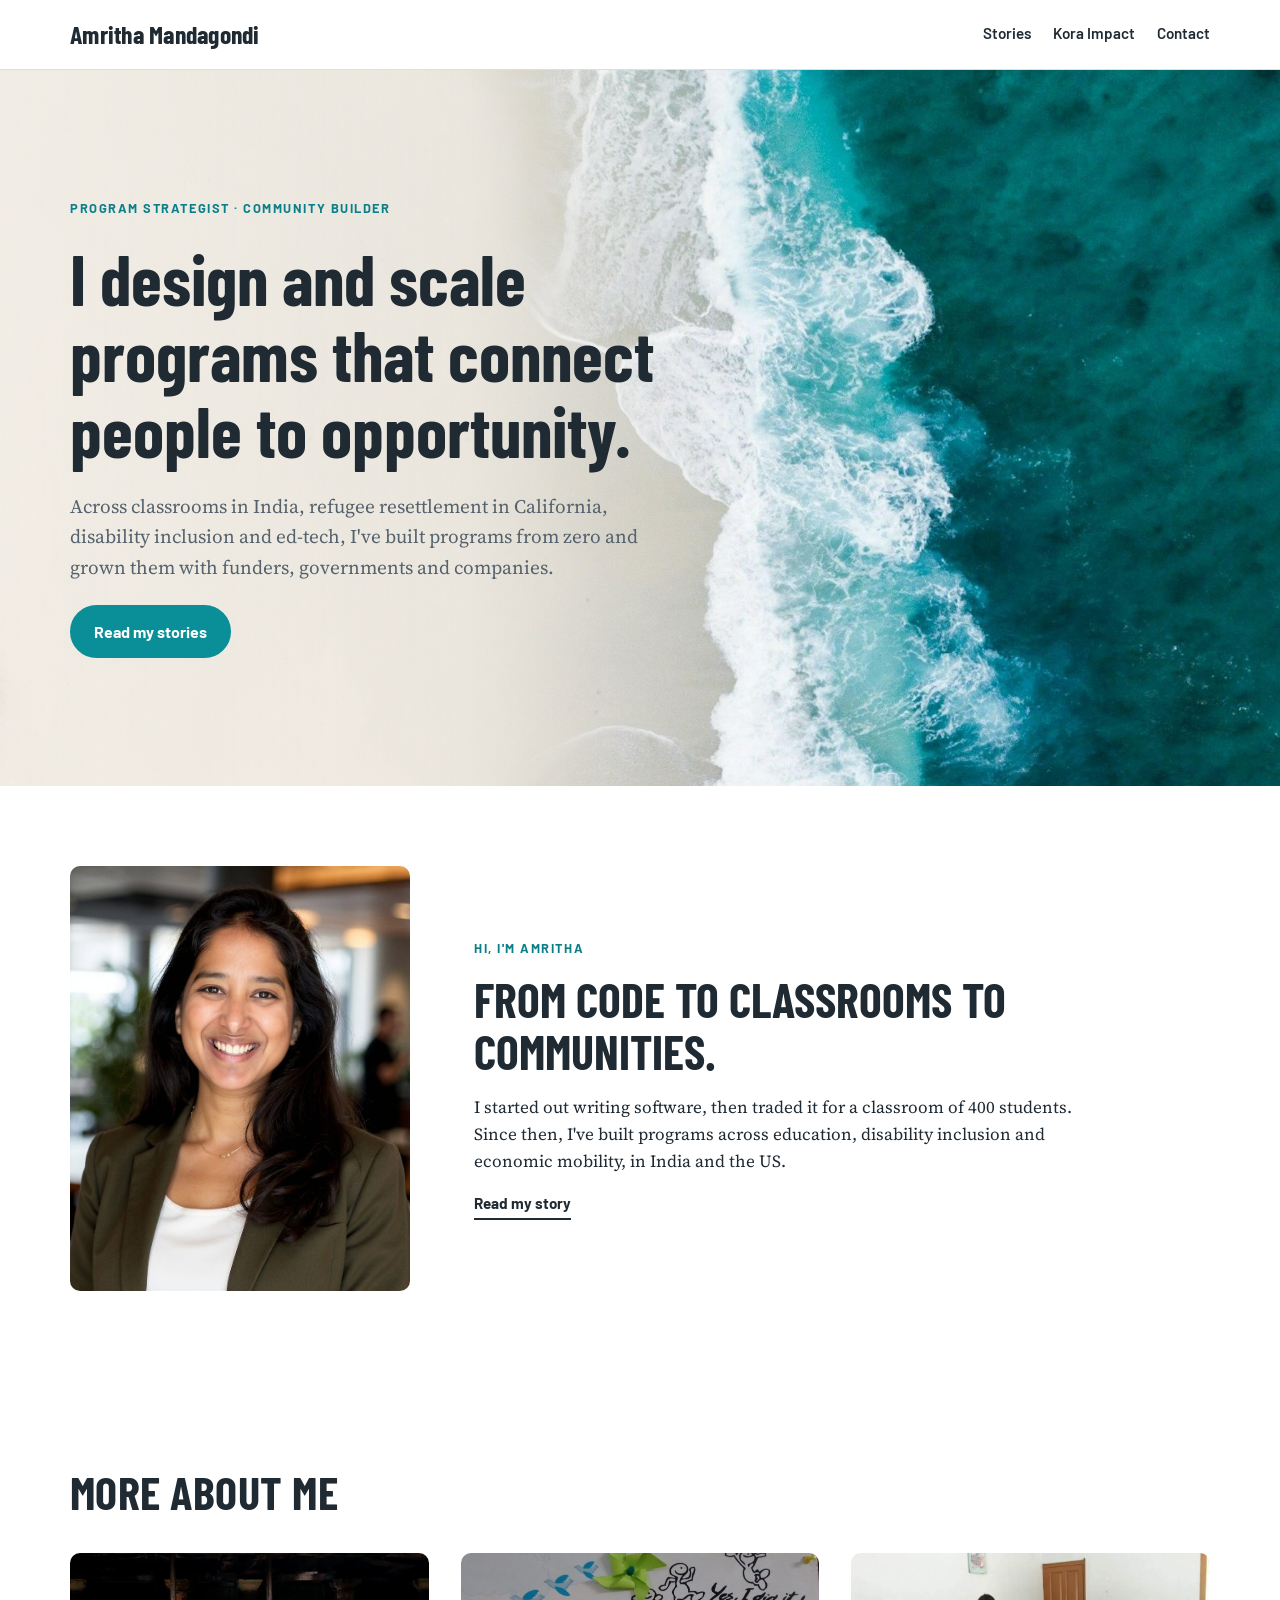
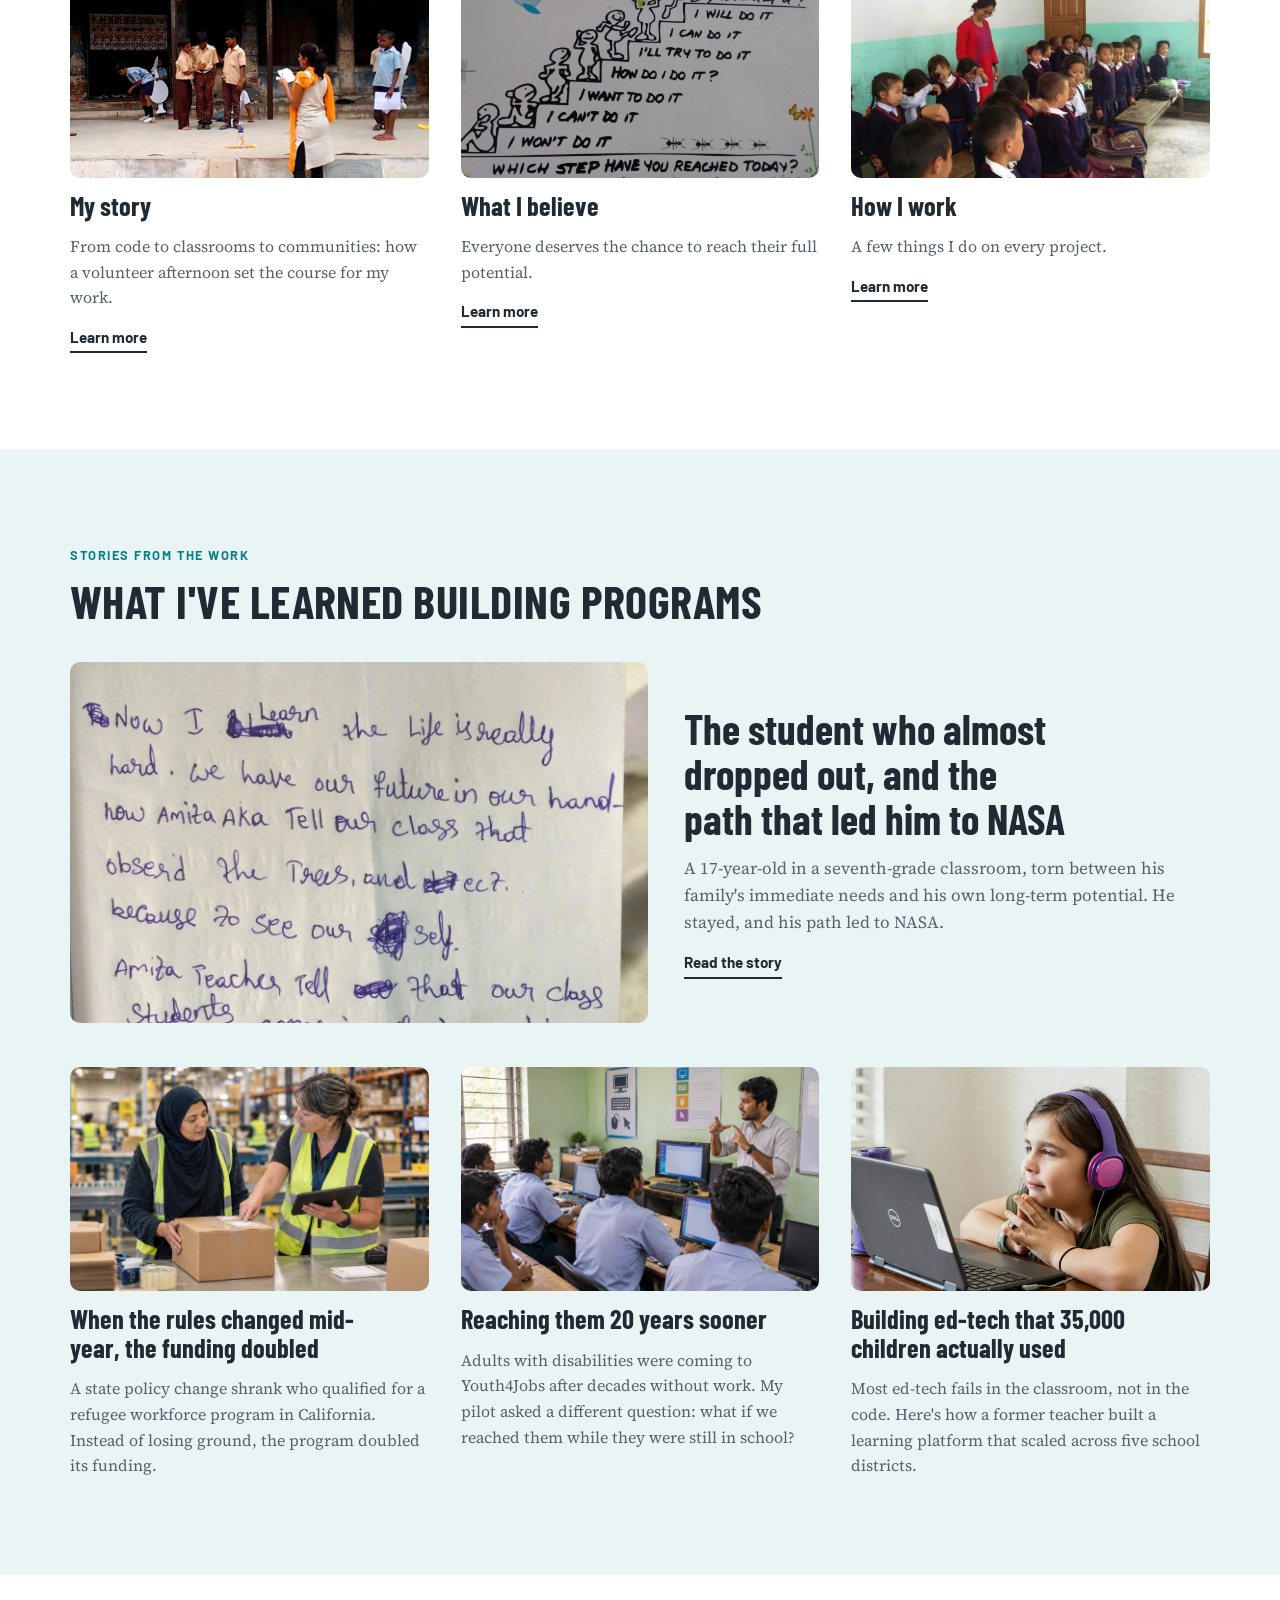
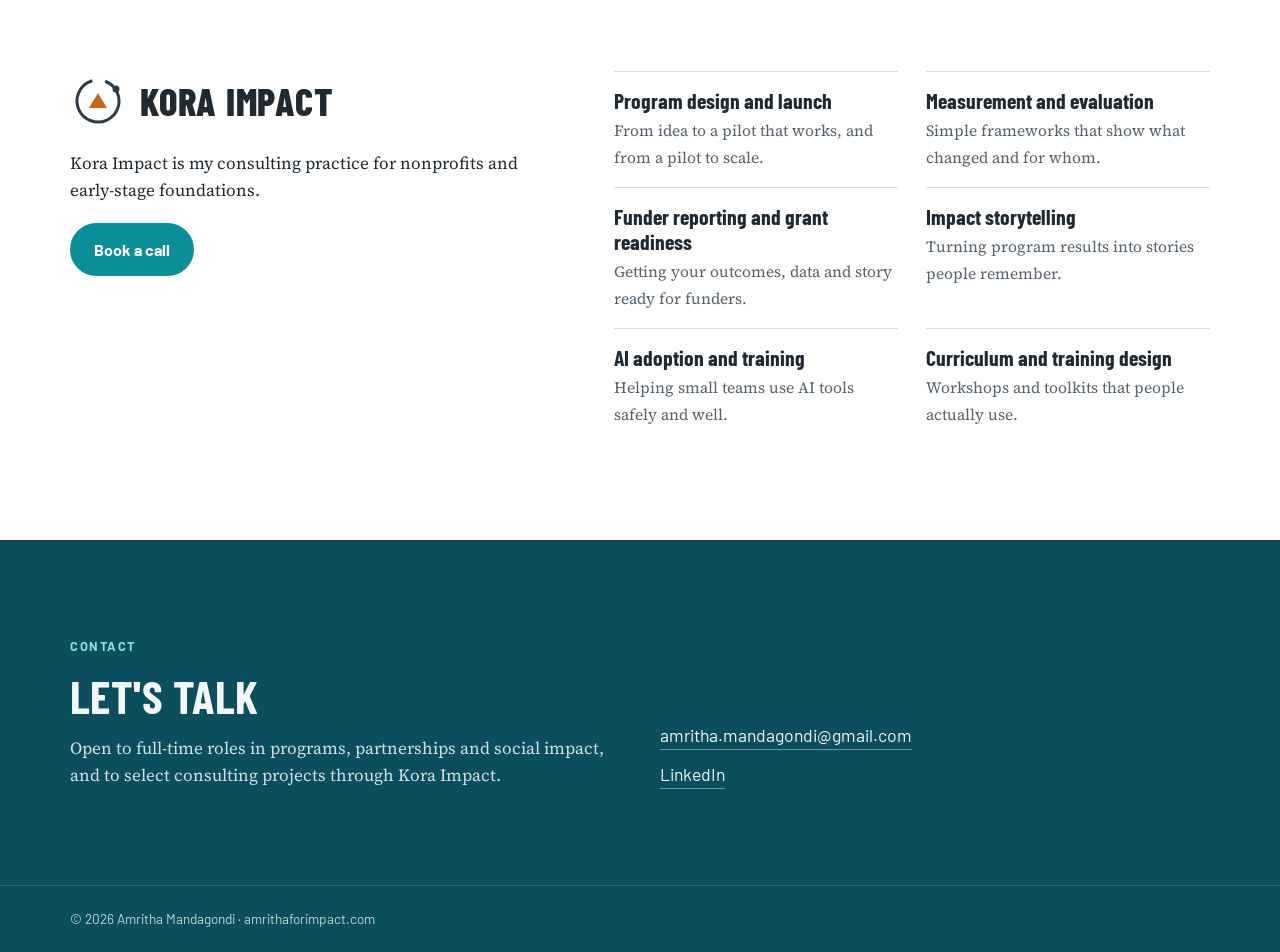
==== commit 18b942de: "Add files via upload" ====
--- a/index.html
+++ b/index.html
@@ -60,7 +60,7 @@
   </div>
 </section>
 
-<section id="stories" style="background:var(--mist)">
+<section id="stories" class="tint">
   <div class="wrap">
     <div class="section-head"><span class="eyebrow">Stories from the work</span><h2 class="section-title">What I've learned building programs</h2></div>
     <a class="feature" href="story-teach-for-india.html"><img class="card-img" src="student-note-card.jpg" alt="A student's handwritten note: Now I learn the life is really hard. We have our future in our hand." loading="lazy"><div class="feature-text"><h3>The student who almost dropped out, and the path that led him to NASA</h3><p>A 17-year-old in a seventh-grade classroom, torn between his family's immediate needs and his own long-term potential. He stayed, and his path led to NASA.</p><span class="more">Read the story</span></div></a>
--- a/styles.css
+++ b/styles.css
@@ -95,6 +95,7 @@
 
 /* Card grids */
 .grid-3 { display: grid; grid-template-columns: repeat(3, minmax(0, 1fr)); gap: 32px; }
+.grid-2 { display: grid; grid-template-columns: repeat(2, minmax(0, 1fr)); gap: 32px; max-width: 820px; }
 .grid-4 { display: grid; grid-template-columns: repeat(4, minmax(0, 1fr)); gap: 28px; }
 .card { display: grid; gap: 14px; align-content: start; text-decoration: none; min-width: 0; }
 .card h3 { font-size: 1.65rem; }
@@ -160,7 +161,7 @@
 }
 @media (max-width: 820px) {
   .hero .wrap, .feature, .kora .wrap, .contact .wrap, .story-hero .wrap { grid-template-columns: 1fr; }
-  .grid-3, .quotes { grid-template-columns: 1fr; }
+  .grid-3, .grid-2, .quotes { grid-template-columns: 1fr; }
   .hero .ph { max-width: 420px; }
 }
 @media (max-width: 560px) {
@@ -202,3 +203,65 @@
 @media (max-width: 820px) { .lessons { grid-template-columns: 1fr; } }
 .lead-line { display: block; font-family: var(--display); font-weight: 700; font-size: clamp(1.7rem, 3vw, 2.2rem); line-height: 1.15; color: var(--slate-ink); }
 .story-body strong { font-family: var(--display); font-size: 1.45rem; color: var(--slate-ink); letter-spacing: .01em; }
+
+/* ---- v5: ocean theme; story pages with images in the text ---- */
+:root {
+  --tint: #e9f5f5;      /* soft sea-glass, from the turquoise water */
+  --deep: #0b4f5f;      /* deep ocean: contact + footer */
+  --accent: #0a8f99;    /* turquoise: buttons */
+  --saffron: #0b7f89;   /* small labels now turquoise */
+  --head-ink: #1f2a33;
+  --sand-veil: 244, 239, 231;
+}
+.tint { background: var(--tint); }
+.band { background: var(--deep); }
+.band .eyebrow { color: #8fe0e4; }
+.band .btn-solid, .band .btn-solid:hover { color: var(--deep); }
+.site-footer { background: var(--deep); border-top-color: rgba(255,255,255,.12); color: rgba(255,255,255,.75); }
+.contact-links a { border-bottom-color: rgba(255,255,255,.4); }
+.contact-links a:hover { border-bottom-color: #8fe0e4; }
+.contact p { color: rgba(255,255,255,.82) !important; }
+.btn-solid { background: var(--accent); border-color: var(--accent); color: #fff; }
+.btn-solid:hover { background: var(--deep); border-color: var(--deep); }
+.more:hover { color: var(--accent); }
+
+/* Ocean hero on the home page: text sits on the sand */
+.hero {
+  background:
+    linear-gradient(90deg, rgba(var(--sand-veil), .94) 0%, rgba(var(--sand-veil), .80) 36%, rgba(var(--sand-veil), 0) 62%),
+    url("ocean-hero.jpg") left center / cover no-repeat;
+  padding-block: clamp(72px, 10vw, 140px);
+}
+.hero-text { max-width: 620px; }
+
+/* Story and bio pages */
+.story-col { max-width: 800px; }
+.story-head {
+  background: url("ocean-band.jpg") left center / cover no-repeat;
+  padding-block: clamp(56px, 8vw, 110px);
+}
+.story-head .wrap { display: grid; }
+.story-head .story-panel {
+  background: rgba(255, 255, 255, .92); border-radius: var(--radius);
+  padding: clamp(24px, 4vw, 40px); display: grid; gap: 12px;
+  box-shadow: 0 10px 30px rgba(11, 79, 95, .18);
+}
+.story-head h1 { text-transform: uppercase; font-size: clamp(2.2rem, 4.8vw, 3.4rem); line-height: 1.02; color: var(--head-ink); }
+.story-main { padding-block: clamp(36px, 5vw, 56px); }
+.story-main .story-body { max-width: none; gap: 20px; }
+.story-main .story-body p { color: var(--ink); font-size: 1.12rem; line-height: 1.7; }
+.story-main .lead-line, .story-main .story-body strong { color: var(--head-ink); }
+.body-fig { margin: 14px 0; }
+.body-fig img { display: block; width: 100%; max-height: 540px; object-fit: cover; border-radius: var(--radius); }
+.lessons li { border-top-color: var(--accent); }
+
+@media (max-width: 720px) {
+  .hero {
+    background:
+      linear-gradient(rgba(var(--sand-veil), .86), rgba(var(--sand-veil), .86)),
+      url("ocean-hero.jpg") 30% center / cover no-repeat;
+  }
+}
+
+/* Photo band on the home page: plain white */
+.meet { background: #ffffff; }
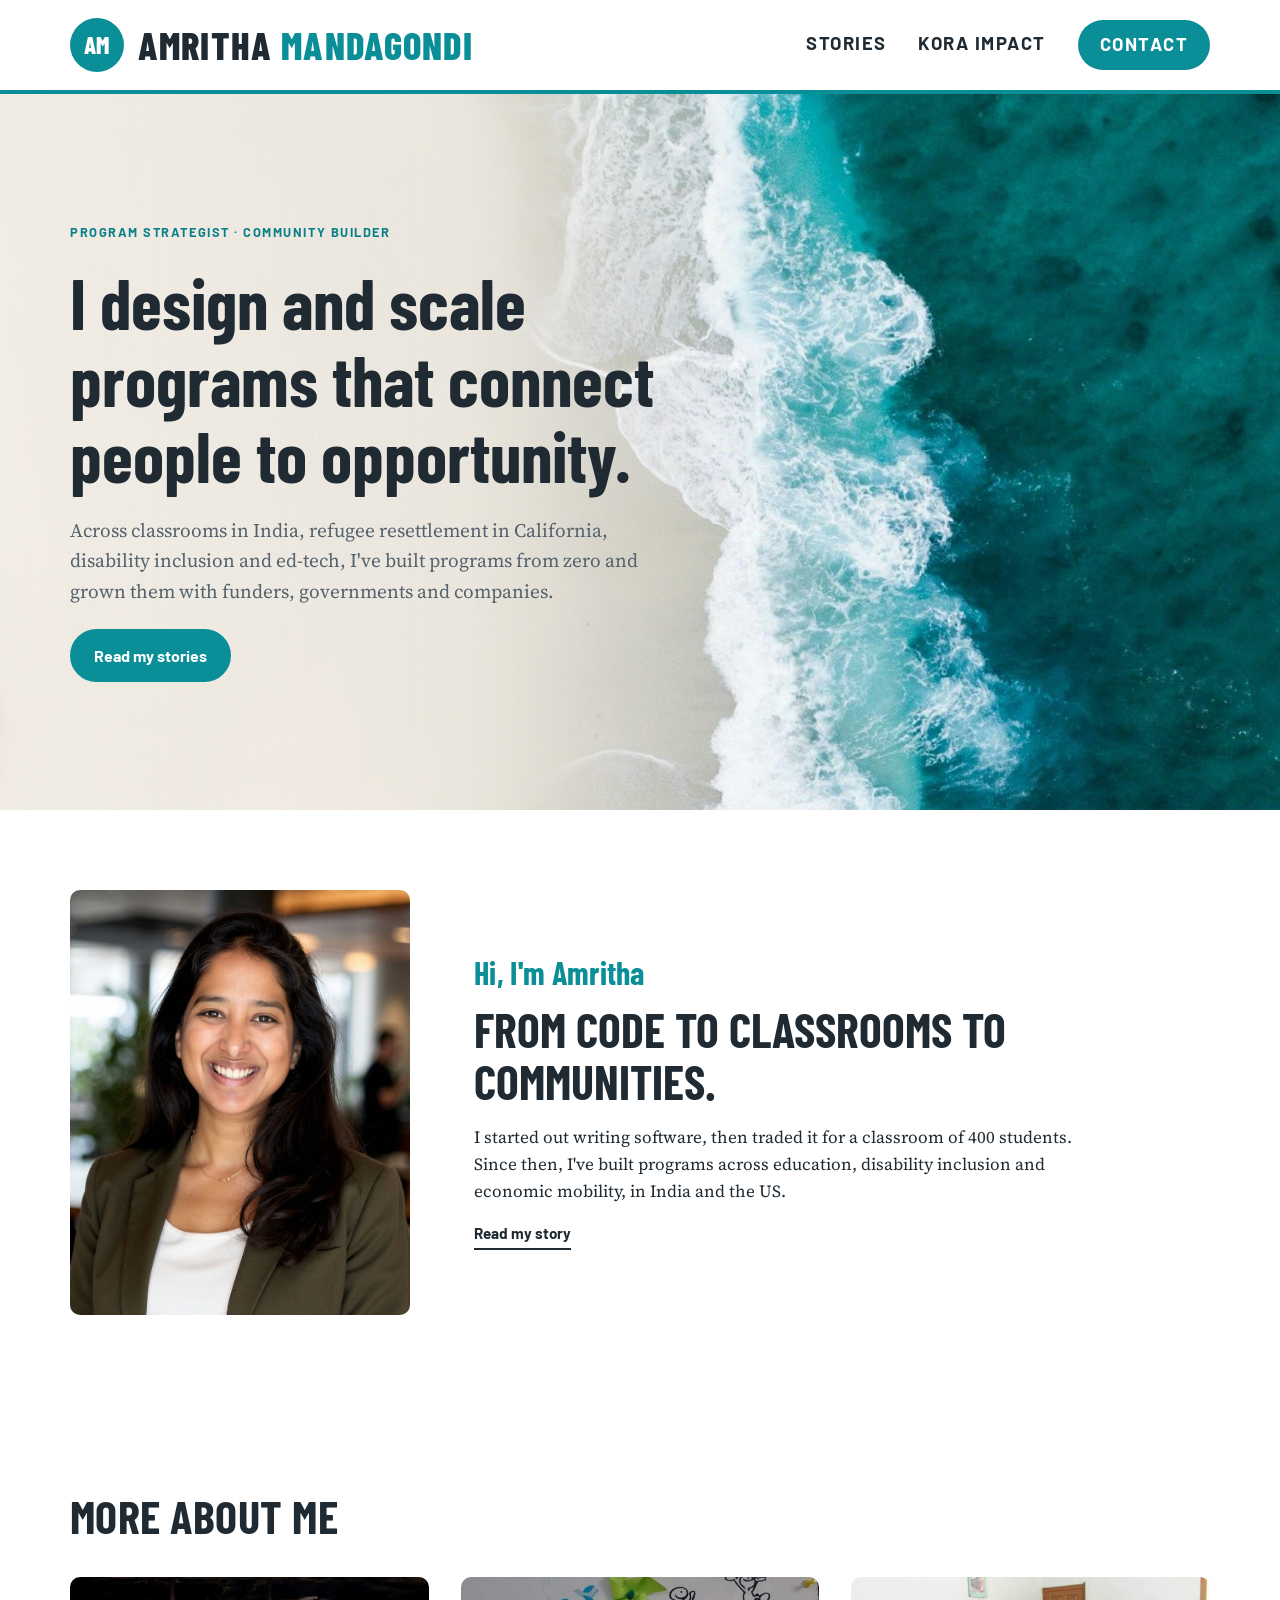
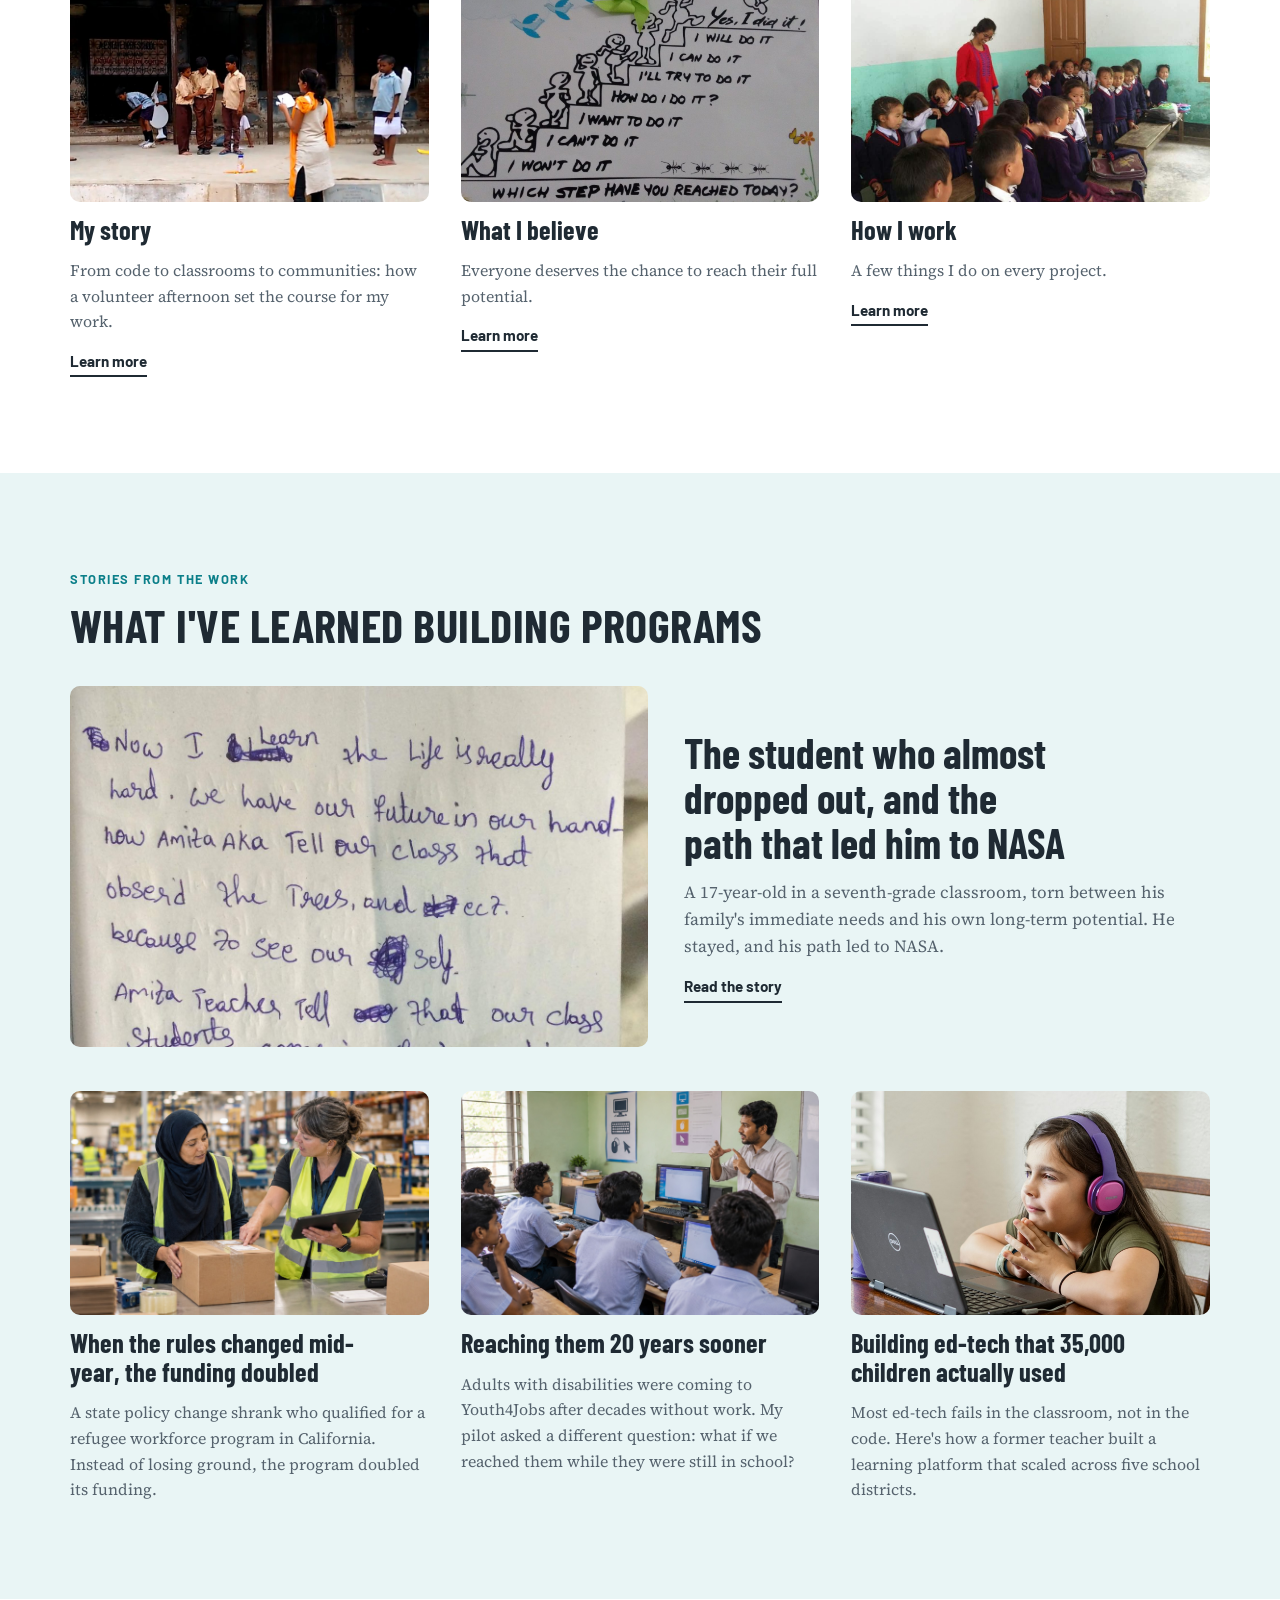
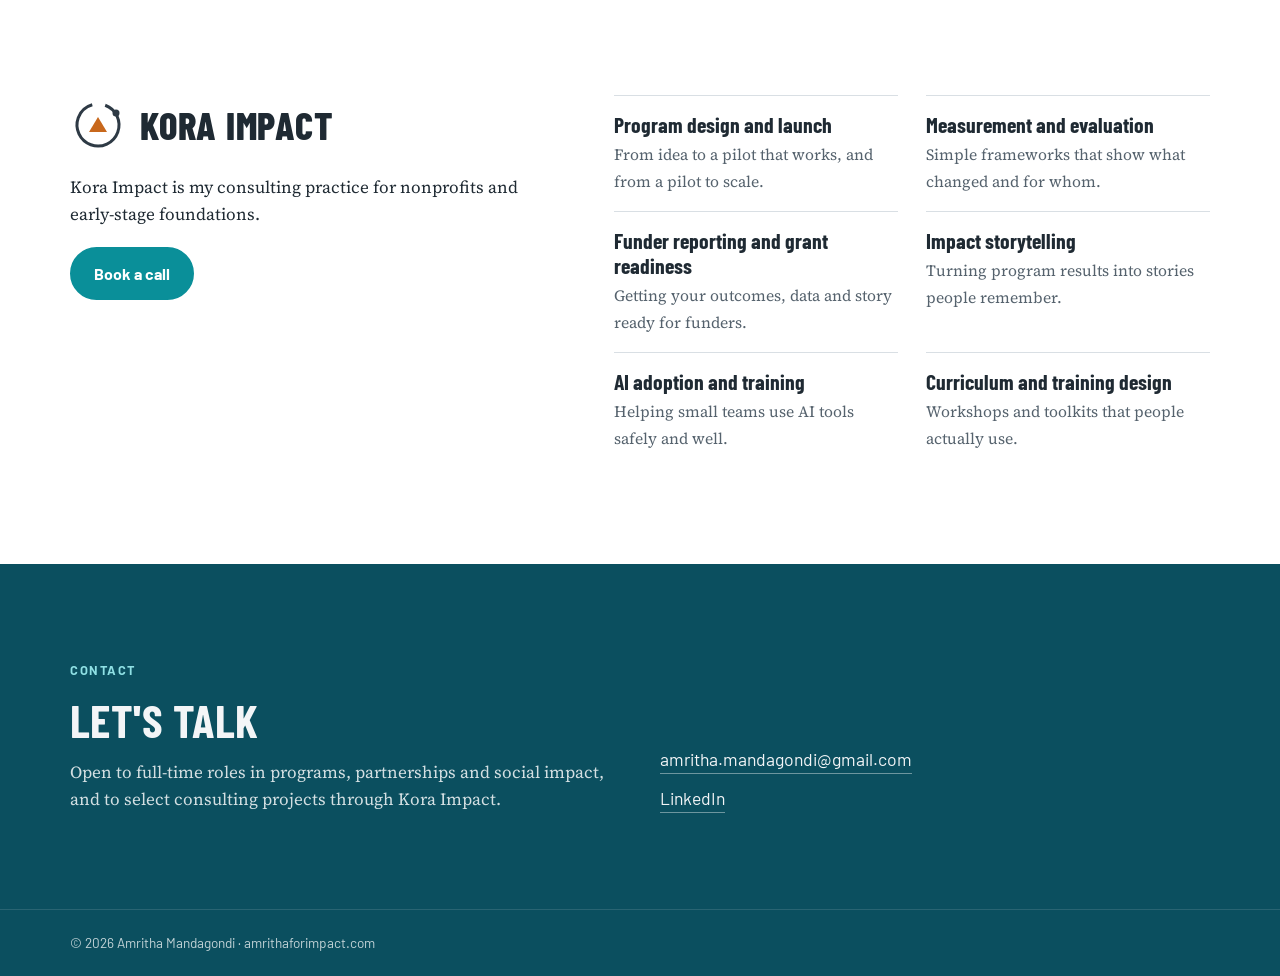
==== commit ee539d3b: "Add files via upload" ====
--- a/index.html
+++ b/index.html
@@ -14,7 +14,7 @@
 <body>
 <header class="site-header">
   <div class="wrap">
-    <a class="brand" href="index.html">Amritha Mandagondi</a>
+    <a class="brand" href="index.html" aria-label="Amritha Mandagondi, home"><span class="mono" aria-hidden="true">AM</span><span>Amritha <span class="brand-accent">Mandagondi</span></span></a>
     <nav class="nav" aria-label="Main">
       <a href="index.html#stories">Stories</a>
       <a href="index.html#kora">Kora Impact</a>
@@ -41,7 +41,7 @@
   <div class="wrap">
     <img class="meet-img" src="amritha.jpg" alt="Portrait of Amritha Mandagondi">
     <div class="meet-text">
-      <span class="eyebrow">Hi, I'm Amritha</span>
+      <span class="hi">Hi, I'm Amritha</span>
       <p class="meet-quote">From code to classrooms to communities.</p>
       <p>I started out writing software, then traded it for a classroom of 400 students. Since then, I've built programs across education, disability inclusion and economic mobility, in India and the US.</p>
       <a class="more" href="my-story.html">Read my story</a>
--- a/styles.css
+++ b/styles.css
@@ -265,3 +265,23 @@
 
 /* Photo band on the home page: plain white */
 .meet { background: #ffffff; }
+
+/* Header v2: AM monogram, big two-tone name, bold menu, Contact button */
+.site-header { border-bottom: 4px solid var(--accent); }
+.site-header .wrap { padding-block: 18px; }
+.brand { display: flex; align-items: center; gap: 14px; font-family: var(--display); font-weight: 800; font-size: 2.4rem; line-height: 1; text-transform: uppercase; letter-spacing: .03em; color: var(--ink); }
+.brand-accent { color: var(--accent); }
+.mono { display: grid; place-items: center; flex: none; width: 54px; height: 54px; border-radius: 50%; background: var(--accent); color: #fff; font-size: 1.5rem; letter-spacing: .02em; }
+.nav { font-size: 1.15rem; font-weight: 700; text-transform: uppercase; letter-spacing: .08em; gap: 8px 32px; align-items: center; }
+.nav a:hover { border-bottom-color: var(--accent); }
+.nav a:last-child { background: var(--accent); color: #fff; padding: 10px 22px; border-radius: 999px; border-bottom: 0; }
+.nav a:last-child:hover { background: var(--deep); color: #fff; }
+@media (max-width: 720px) {
+  .brand { font-size: 1.6rem; gap: 10px; }
+  .mono { width: 40px; height: 40px; font-size: 1.1rem; }
+  .nav { font-size: .95rem; gap: 8px 20px; }
+  .nav a:last-child { padding: 8px 16px; }
+}
+
+/* Bigger greeting next to the photo */
+.meet .hi { font-family: var(--display); font-weight: 700; font-size: 2rem; line-height: 1; color: var(--accent); letter-spacing: .01em; }
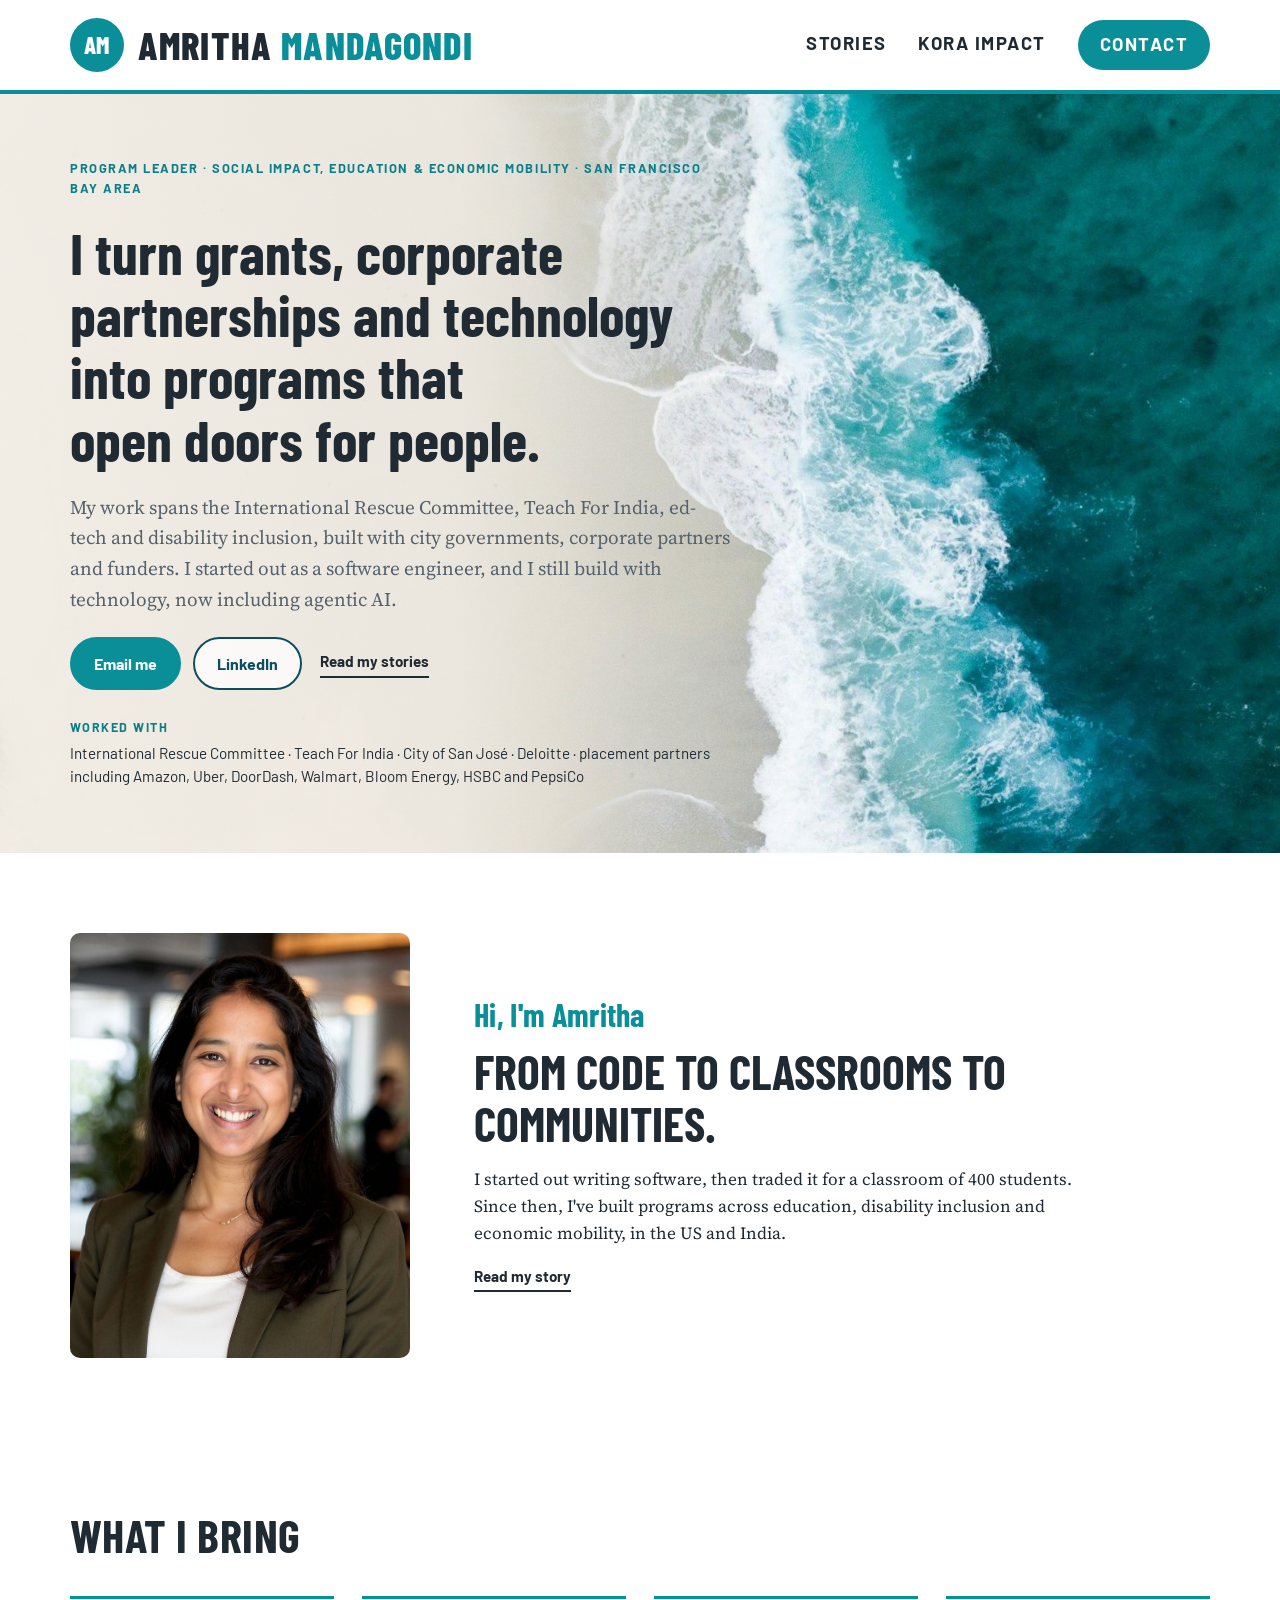
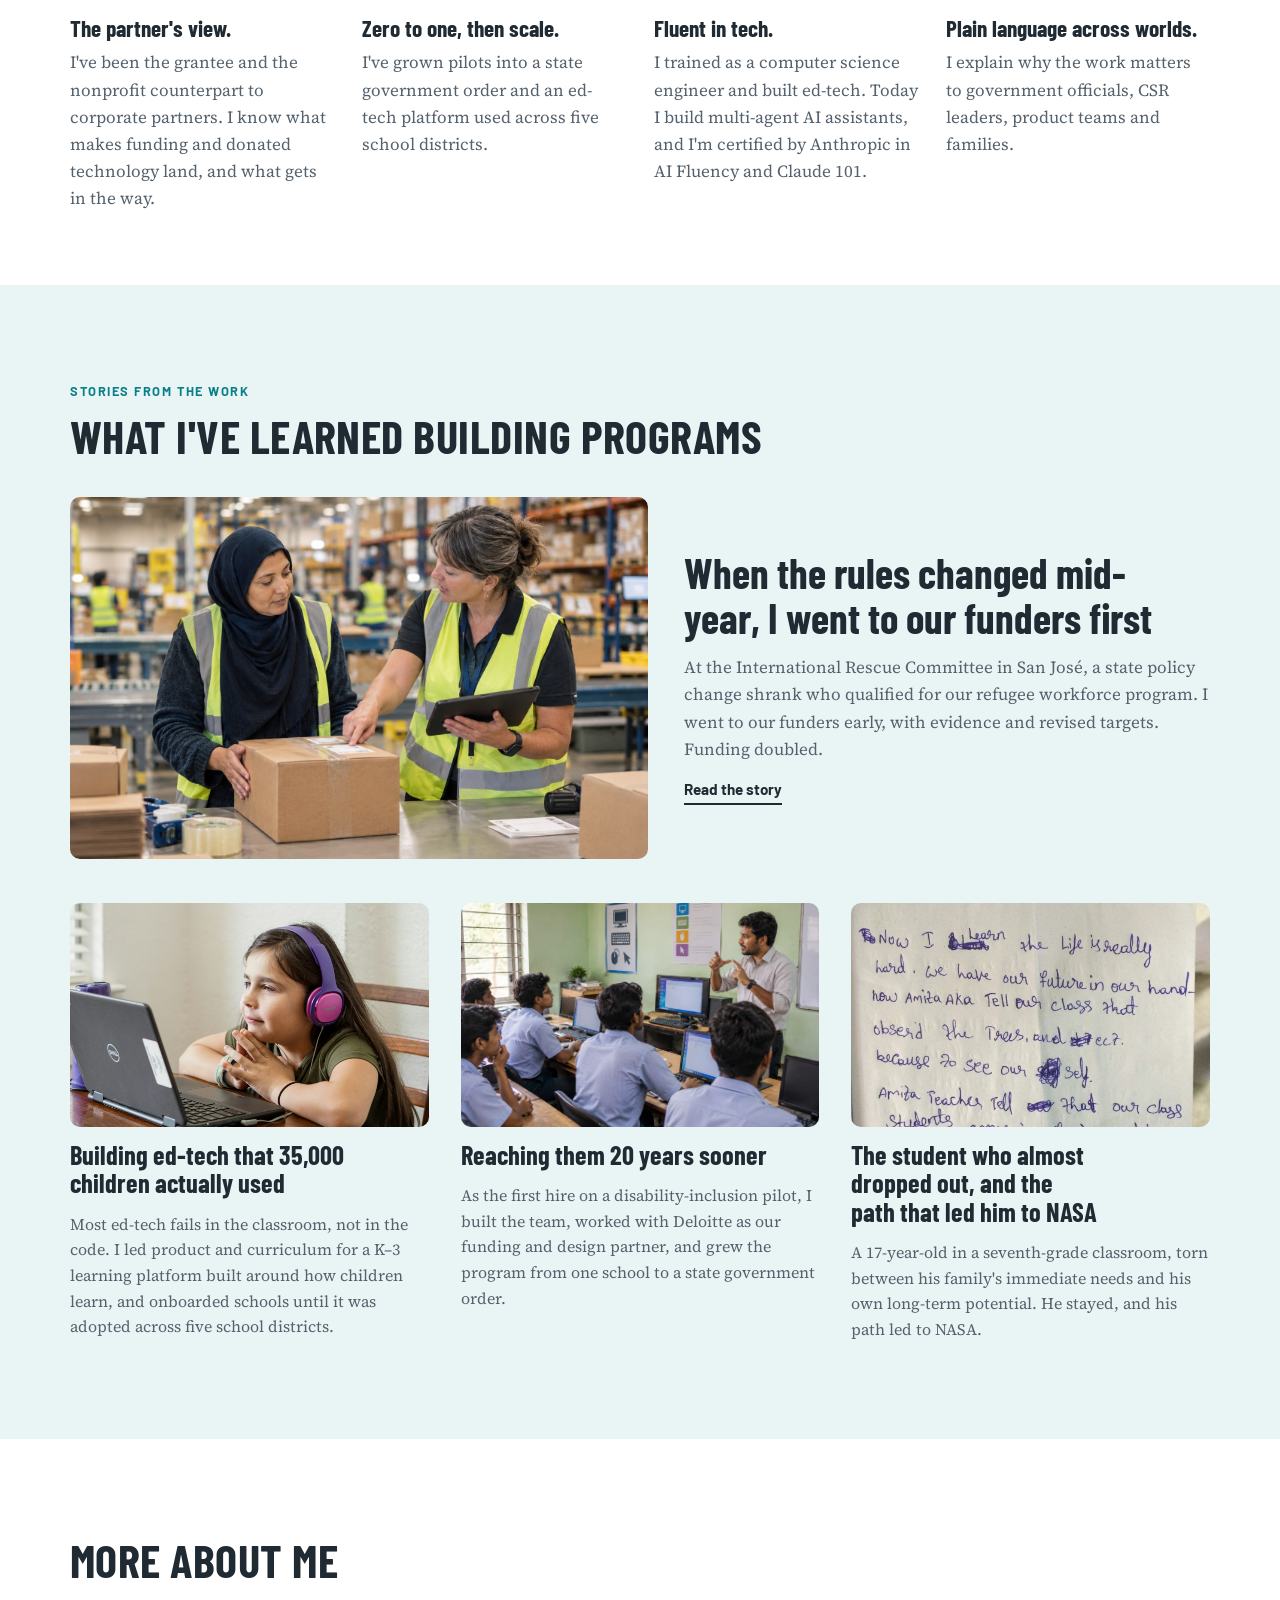
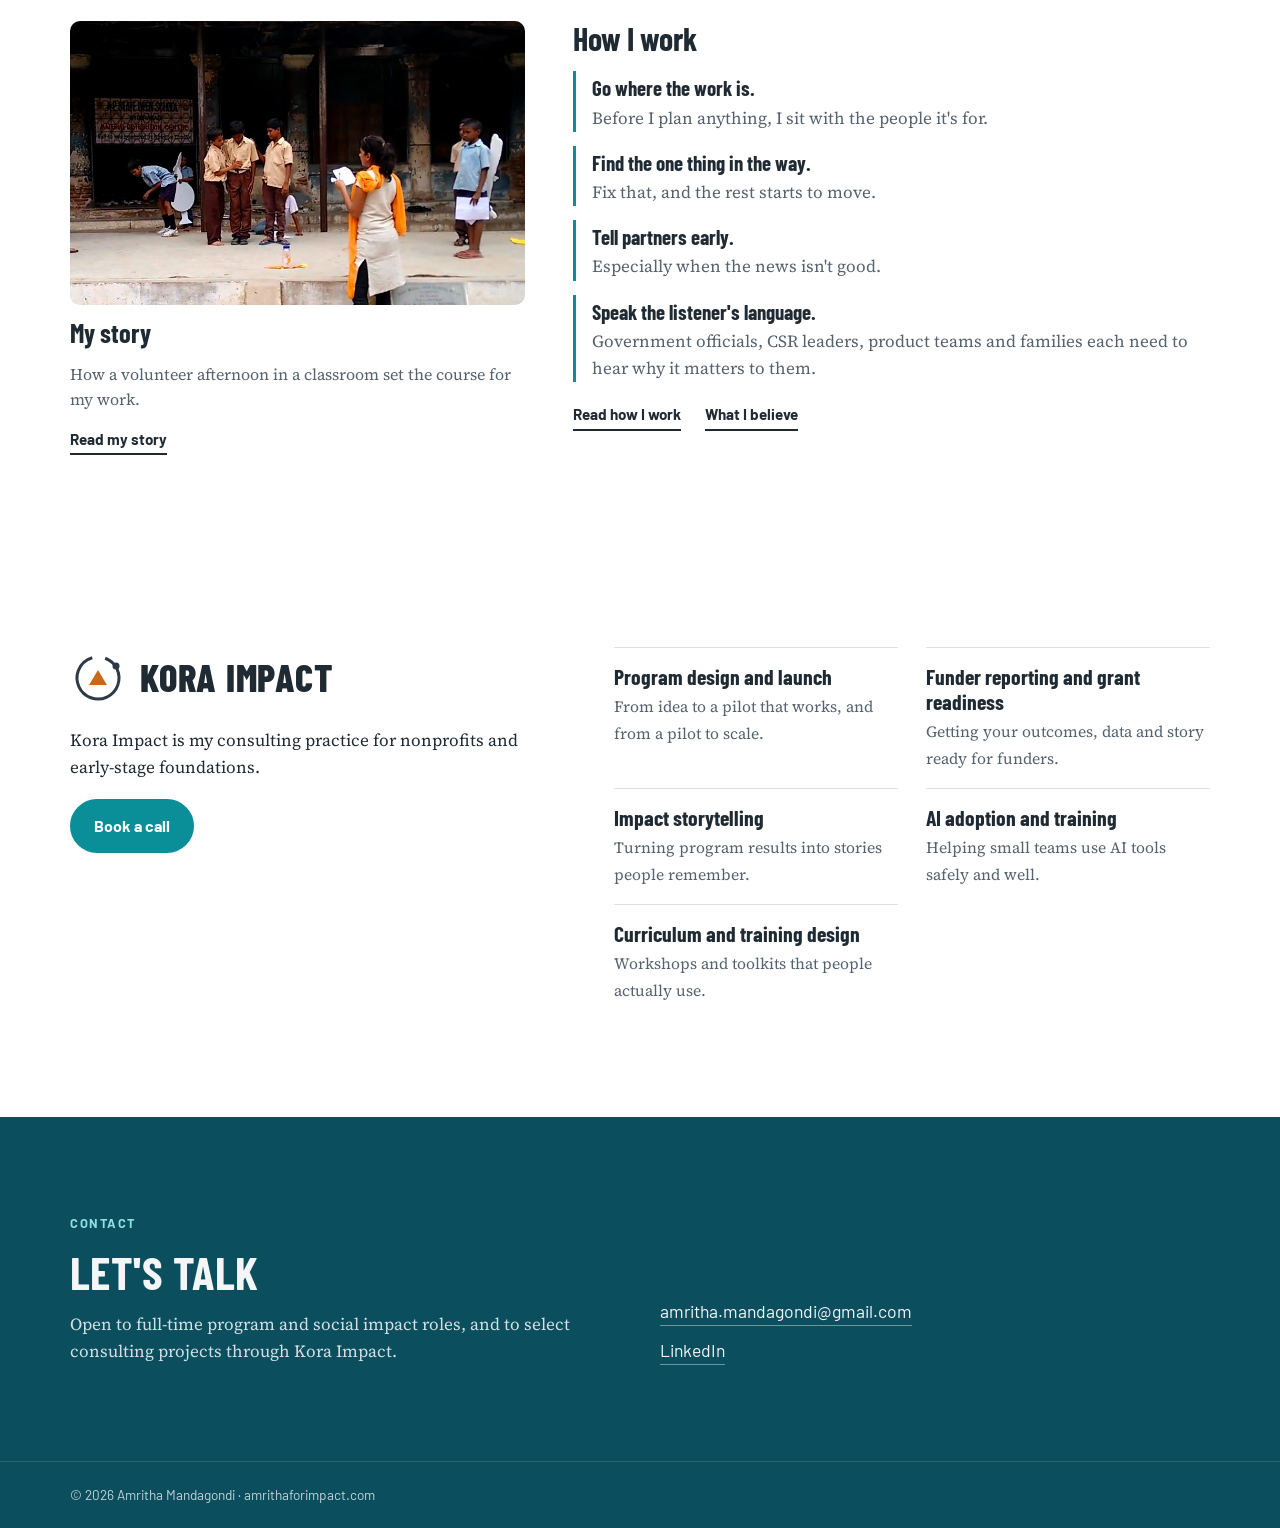
==== commit 8aff6882: "Add files via upload" ====
--- a/index.html
+++ b/index.html
@@ -3,13 +3,13 @@
 <head>
 <meta charset="utf-8">
 <meta name="viewport" content="width=device-width, initial-scale=1, viewport-fit=cover">
-<title>Amritha Mandagondi</title>
-<meta name="description" content="Program strategist and community builder. Stories from building programs that connect people to opportunity.">
-<meta property="og:title" content="Amritha Mandagondi">
-<meta property="og:description" content="Program strategist and community builder. Stories from building programs that connect people to opportunity.">
+<title>Amritha Mandagondi · Program leader in social impact, education and economic mobility</title>
+<meta name="description" content="Program leader who has built programs with the International Rescue Committee, Teach For India and in ed-tech, alongside city governments, corporate partners and funders.">
+<meta property="og:title" content="Amritha Mandagondi · Program leader in social impact, education and economic mobility">
+<meta property="og:description" content="Program leader who has built programs with the International Rescue Committee, Teach For India and in ed-tech, alongside city governments, corporate partners and funders.">
 <link rel="icon" href="favicon.svg" type="image/svg+xml">
 <link rel="preconnect" href="https://fonts.googleapis.com"><link rel="preconnect" href="https://fonts.gstatic.com" crossorigin><link href="https://fonts.googleapis.com/css2?family=Barlow+Condensed:wght@600;700;800&family=Barlow:wght@500;600;700&family=Source+Serif+4:ital,opsz,wght@0,8..60,400;0,8..60,600;1,8..60,400&display=swap" rel="stylesheet">
-<link rel="stylesheet" href="styles.css">
+<link rel="stylesheet" href="styles.css?v=15">
 </head>
 <body>
 <header class="site-header">
@@ -27,12 +27,15 @@
 <section class="hero">
   <div class="wrap">
     <div class="hero-text">
-      <span class="eyebrow">Program strategist · Community builder</span>
-      <h1>I design and scale programs that connect people to opportunity.</h1>
-      <p class="lede">Across classrooms in India, refugee resettlement in California, disability inclusion and ed-tech, I've built programs from zero and grown them with funders, governments and companies.</p>
+      <span class="eyebrow">Program leader · Social impact, education &amp; economic mobility · San Francisco Bay Area</span>
+      <h1>I turn grants, corporate partnerships and technology into programs that open doors for people.</h1>
+      <p class="lede">My work spans the International Rescue Committee, Teach For India, ed-tech and disability inclusion, built with city governments, corporate partners and funders. I started out as a software engineer, and I still build with technology, now including agentic AI.</p>
       <div class="hero-actions">
-        <a class="btn btn-solid" href="#stories">Read my stories</a>
+        <a class="btn btn-solid" href="mailto:amritha.mandagondi@gmail.com">Email me</a>
+        <a class="btn" href="https://www.linkedin.com/in/amrithamandagondi" target="_blank" rel="noopener">LinkedIn</a>
+        <a class="more hero-more" href="#stories">Read my stories</a>
       </div>
+      <p class="worked-with-line"><span>Worked with</span> International Rescue Committee · Teach For India · City of San José · Deloitte · placement partners including Amazon, Uber, DoorDash, Walmart, Bloom Energy, HSBC and PepsiCo</p>
     </div>
   </div>
 </section>
@@ -43,35 +46,55 @@
     <div class="meet-text">
       <span class="hi">Hi, I'm Amritha</span>
       <p class="meet-quote">From code to classrooms to communities.</p>
-      <p>I started out writing software, then traded it for a classroom of 400 students. Since then, I've built programs across education, disability inclusion and economic mobility, in India and the US.</p>
+      <p>I started out writing software, then traded it for a classroom of 400 students. Since then, I've built programs across education, disability inclusion and economic mobility, in the US and India.</p>
       <a class="more" href="my-story.html">Read my story</a>
     </div>
   </div>
 </section>
 
-<section id="about">
+<section id="bring">
   <div class="wrap">
-    <div class="section-head"><h2 class="section-title">More about me</h2></div>
-    <div class="grid-3">
-      <div class="card"><img class="card-img" src="teaching-outdoors.jpg" alt="Amritha leading an outdoor activity with students at a government school in India" loading="lazy"><h3>My story</h3><p>From code to classrooms to communities: how a volunteer afternoon set the course for my work.</p><a class="more" href="my-story.html">Learn more</a></div>
-      <div class="card"><img class="card-img" src="steps-poster.jpg" alt="Classroom poster of steps from I won't do it to Yes, I did it" loading="lazy"><h3>What I believe</h3><p>Everyone deserves the chance to reach their full potential.</p><a class="more" href="what-i-believe.html">Learn more</a></div>
-      <div class="card"><img class="card-img" src="northeast-classroom.jpg" alt="Amritha with young students in a classroom in Northeast India" loading="lazy"><h3>How I work</h3><p>A few things I do on every project.</p><a class="more" href="how-i-work.html">Learn more</a></div>
-    </div>
+    <div class="section-head"><h2 class="section-title">What I bring</h2></div>
+    <ul class="bring">
+      <li><strong>The partner's view.</strong> I've been the grantee and the nonprofit counterpart to corporate partners. I know what makes funding and donated technology land, and what gets in the way.</li>
+      <li><strong>Zero to one, then scale.</strong> I've grown pilots into a state government order and an ed-tech platform used across five school districts.</li>
+      <li><strong>Fluent in tech.</strong> I trained as a computer science engineer and built ed-tech. Today I build multi-agent AI assistants, and I'm certified by Anthropic in AI Fluency and Claude 101.</li>
+      <li><strong>Plain language across worlds.</strong> I explain why the work matters to government officials, CSR leaders, product teams and families.</li>
+    </ul>
   </div>
 </section>
 
 <section id="stories" class="tint">
   <div class="wrap">
     <div class="section-head"><span class="eyebrow">Stories from the work</span><h2 class="section-title">What I've learned building programs</h2></div>
-    <a class="feature" href="story-teach-for-india.html"><img class="card-img" src="student-note-card.jpg" alt="A student's handwritten note: Now I learn the life is really hard. We have our future in our hand." loading="lazy"><div class="feature-text"><h3>The student who almost dropped out, and the path that led him to NASA</h3><p>A 17-year-old in a seventh-grade classroom, torn between his family's immediate needs and his own long-term potential. He stayed, and his path led to NASA.</p><span class="more">Read the story</span></div></a>
+    <a class="feature" href="story-irc-funding.html"><img class="card-img" src="photo-irc.jpg" alt="A warehouse supervisor showing a new employee how to label a package at a packing station" loading="lazy"><div class="feature-text"><h3>When the rules changed mid-year, I went to our funders first</h3><p>At the International Rescue Committee in San José, a state policy change shrank who qualified for our refugee workforce program. I went to our funders early, with evidence and revised targets. Funding doubled.</p><span class="more">Read the story</span></div></a>
     <div class="grid-3">
-      <a class="card" href="story-irc-funding.html"><img class="card-img" src="photo-irc.jpg" alt="A warehouse supervisor showing a new employee how to label a package at a packing station" loading="lazy"><h3>When the rules changed mid-year, the funding doubled</h3><p>A state policy change shrank who qualified for a refugee workforce program in California. Instead of losing ground, the program doubled its funding.</p></a>
-      <a class="card" href="story-youth4jobs.html"><img class="card-img" src="photo-youth4jobs.jpg" alt="An instructor signing to deaf students in a school computer lab" loading="lazy"><h3>Reaching them 20 years sooner</h3><p>Adults with disabilities were coming to Youth4Jobs after decades without work. My pilot asked a different question: what if we reached them while they were still in school?</p></a>
-      <a class="card" href="story-pathtoexcel.html"><img class="card-img" src="photo-pathtoexcel.jpg" alt="A young girl with headphones learning on a laptop" loading="lazy"><h3>Building ed-tech that 35,000 children actually used</h3><p>Most ed-tech fails in the classroom, not in the code. Here's how a former teacher built a learning platform that scaled across five school districts.</p></a>
+      <a class="card" href="story-pathtoexcel.html"><img class="card-img" src="photo-pathtoexcel.jpg" alt="A young girl with headphones learning on a laptop" loading="lazy"><h3>Building ed-tech that 35,000 children actually used</h3><p>Most ed-tech fails in the classroom, not in the code. I led product and curriculum for a K–3 learning platform built around how children learn, and onboarded schools until it was adopted across five school districts.</p></a>
+      <a class="card" href="story-youth4jobs.html"><img class="card-img" src="photo-youth4jobs.jpg" alt="An instructor signing to deaf students in a school computer lab" loading="lazy"><h3>Reaching them 20 years sooner</h3><p>As the first hire on a disability-inclusion pilot, I built the team, worked with Deloitte as our funding and design partner, and grew the program from one school to a state government order.</p></a>
+      <a class="card" href="story-teach-for-india.html"><img class="card-img" src="student-note-card.jpg" alt="A student's handwritten note: Now I learn the life is really hard. We have our future in our hand." loading="lazy"><h3>The student who almost dropped out, and the path that led him to NASA</h3><p>A 17-year-old in a seventh-grade classroom, torn between his family's immediate needs and his own long-term potential. He stayed, and his path led to NASA.</p></a>
     </div>
   </div>
 </section>
 
+
+<section id="about">
+  <div class="wrap">
+    <div class="section-head"><h2 class="section-title">More about me</h2></div>
+    <div class="about-row">
+      <div class="card"><img class="card-img" src="teaching-outdoors.jpg" alt="Amritha leading an outdoor activity with students at a government school in India" loading="lazy"><h3>My story</h3><p>How a volunteer afternoon in a classroom set the course for my work.</p><a class="more" href="my-story.html">Read my story</a></div>
+      <div class="hiw-mini">
+        <h3>How I work</h3>
+        <ul>
+          <li><strong>Go where the work is.</strong> Before I plan anything, I sit with the people it's for.</li>
+          <li><strong>Find the one thing in the way.</strong> Fix that, and the rest starts to move.</li>
+          <li><strong>Tell partners early.</strong> Especially when the news isn't good.</li>
+          <li><strong>Speak the listener's language.</strong> Government officials, CSR leaders, product teams and families each need to hear why it matters to them.</li>
+        </ul>
+        <p class="hiw-links"><a class="more" href="how-i-work.html">Read how I work</a><a class="more" href="what-i-believe.html">What I believe</a></p>
+      </div>
+    </div>
+  </div>
+</section>
 
 <section id="kora" class="kora">
   <div class="wrap">
@@ -83,7 +106,6 @@
     <div>
       <ul class="services">
         <li><strong>Program design and launch</strong><span>From idea to a pilot that works, and from a pilot to scale.</span></li>
-        <li><strong>Measurement and evaluation</strong><span>Simple frameworks that show what changed and for whom.</span></li>
         <li><strong>Funder reporting and grant readiness</strong><span>Getting your outcomes, data and story ready for funders.</span></li>
         <li><strong>Impact storytelling</strong><span>Turning program results into stories people remember.</span></li>
         <li><strong>AI adoption and training</strong><span>Helping small teams use AI tools safely and well.</span></li>
@@ -98,7 +120,7 @@
     <div style="display:grid;gap:14px">
       <span class="eyebrow">Contact</span>
       <h2 class="section-title">Let's talk</h2>
-      <p style="color:#c9d1d8">Open to full-time roles in programs, partnerships and social impact, and to select consulting projects through Kora Impact.</p>
+      <p style="color:#c9d1d8">Open to full-time program and social impact roles, and to select consulting projects through Kora Impact.</p>
     </div>
     <div class="contact-links">
       <a href="mailto:amritha.mandagondi@gmail.com">amritha.mandagondi@gmail.com</a>
--- a/styles.css
+++ b/styles.css
@@ -285,3 +285,27 @@
 
 /* Bigger greeting next to the photo */
 .meet .hi { font-family: var(--display); font-weight: 700; font-size: 2rem; line-height: 1; color: var(--accent); letter-spacing: .01em; }
+
+/* v6: hero with roles + worked-with, What I bring, About row */
+.hero h1 { font-size: clamp(2.3rem, 4.6vw, 3.6rem); }
+.hero-text { max-width: 660px; }
+.open-roles { font-family: var(--ui); font-weight: 700; font-size: 1.12rem; color: var(--deep); margin: 0; }
+.hero-actions { align-items: center; }
+.hero-actions .btn:not(.btn-solid) { background: rgba(255,255,255,.75); border-color: var(--deep); color: var(--deep); }
+.hero-more { margin-left: 6px; }
+.worked-with-line { font-family: var(--ui); font-size: .95rem; line-height: 1.55; color: var(--ink); margin: 6px 0 0; max-width: 640px; }
+.worked-with-line span { display: block; font-weight: 700; text-transform: uppercase; letter-spacing: .12em; font-size: .78rem; color: var(--saffron); margin-bottom: 4px; }
+#bring { padding-block: clamp(40px, 6vw, 72px); }
+.bring { list-style: none; margin: 0; padding: 0; display: grid; grid-template-columns: repeat(4, minmax(0, 1fr)); gap: 28px; }
+.bring li { border-top: 3px solid var(--accent); padding-top: 16px; color: var(--muted); min-width: 0; }
+.bring strong { display: block; font-family: var(--display); font-size: 1.45rem; line-height: 1.15; color: var(--ink); margin-bottom: 8px; }
+.about-row { display: grid; grid-template-columns: minmax(0, 1fr) minmax(0, 1.4fr); gap: 48px; align-items: start; }
+.hiw-mini { display: grid; gap: 16px; }
+.hiw-mini h3 { font-size: 2rem; }
+.hiw-mini ul { list-style: none; margin: 0; padding: 0; display: grid; gap: 14px; }
+.hiw-mini li { border-left: 3px solid var(--accent); padding-left: 16px; color: var(--muted); }
+.hiw-mini li strong { color: var(--ink); font-family: var(--display); font-size: 1.3rem; display: block; }
+.hiw-links { display: flex; gap: 24px; flex-wrap: wrap; margin: 4px 0 0; }
+@media (max-width: 980px) { .bring { grid-template-columns: repeat(2, minmax(0, 1fr)); } }
+@media (max-width: 720px) { .bring, .about-row { grid-template-columns: 1fr; } }
+.hero { padding-block: clamp(44px, 5vw, 72px); }
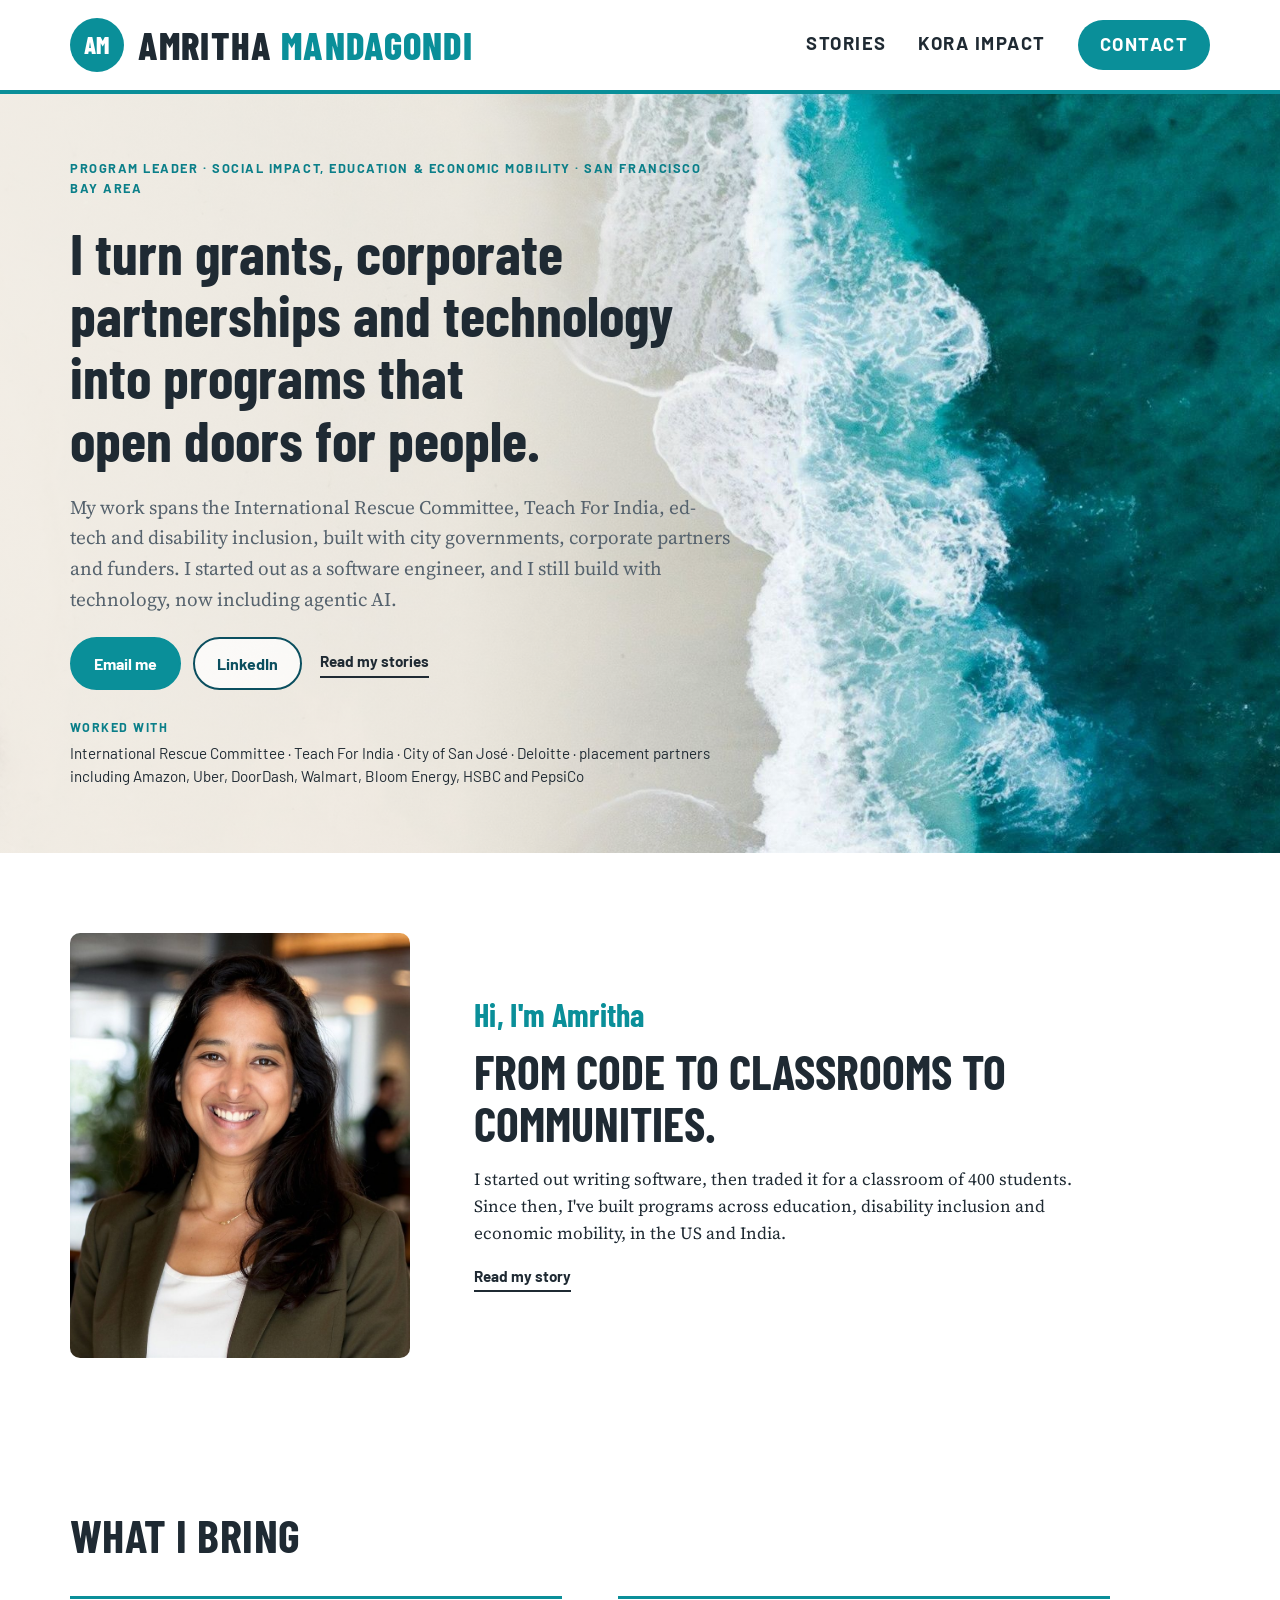
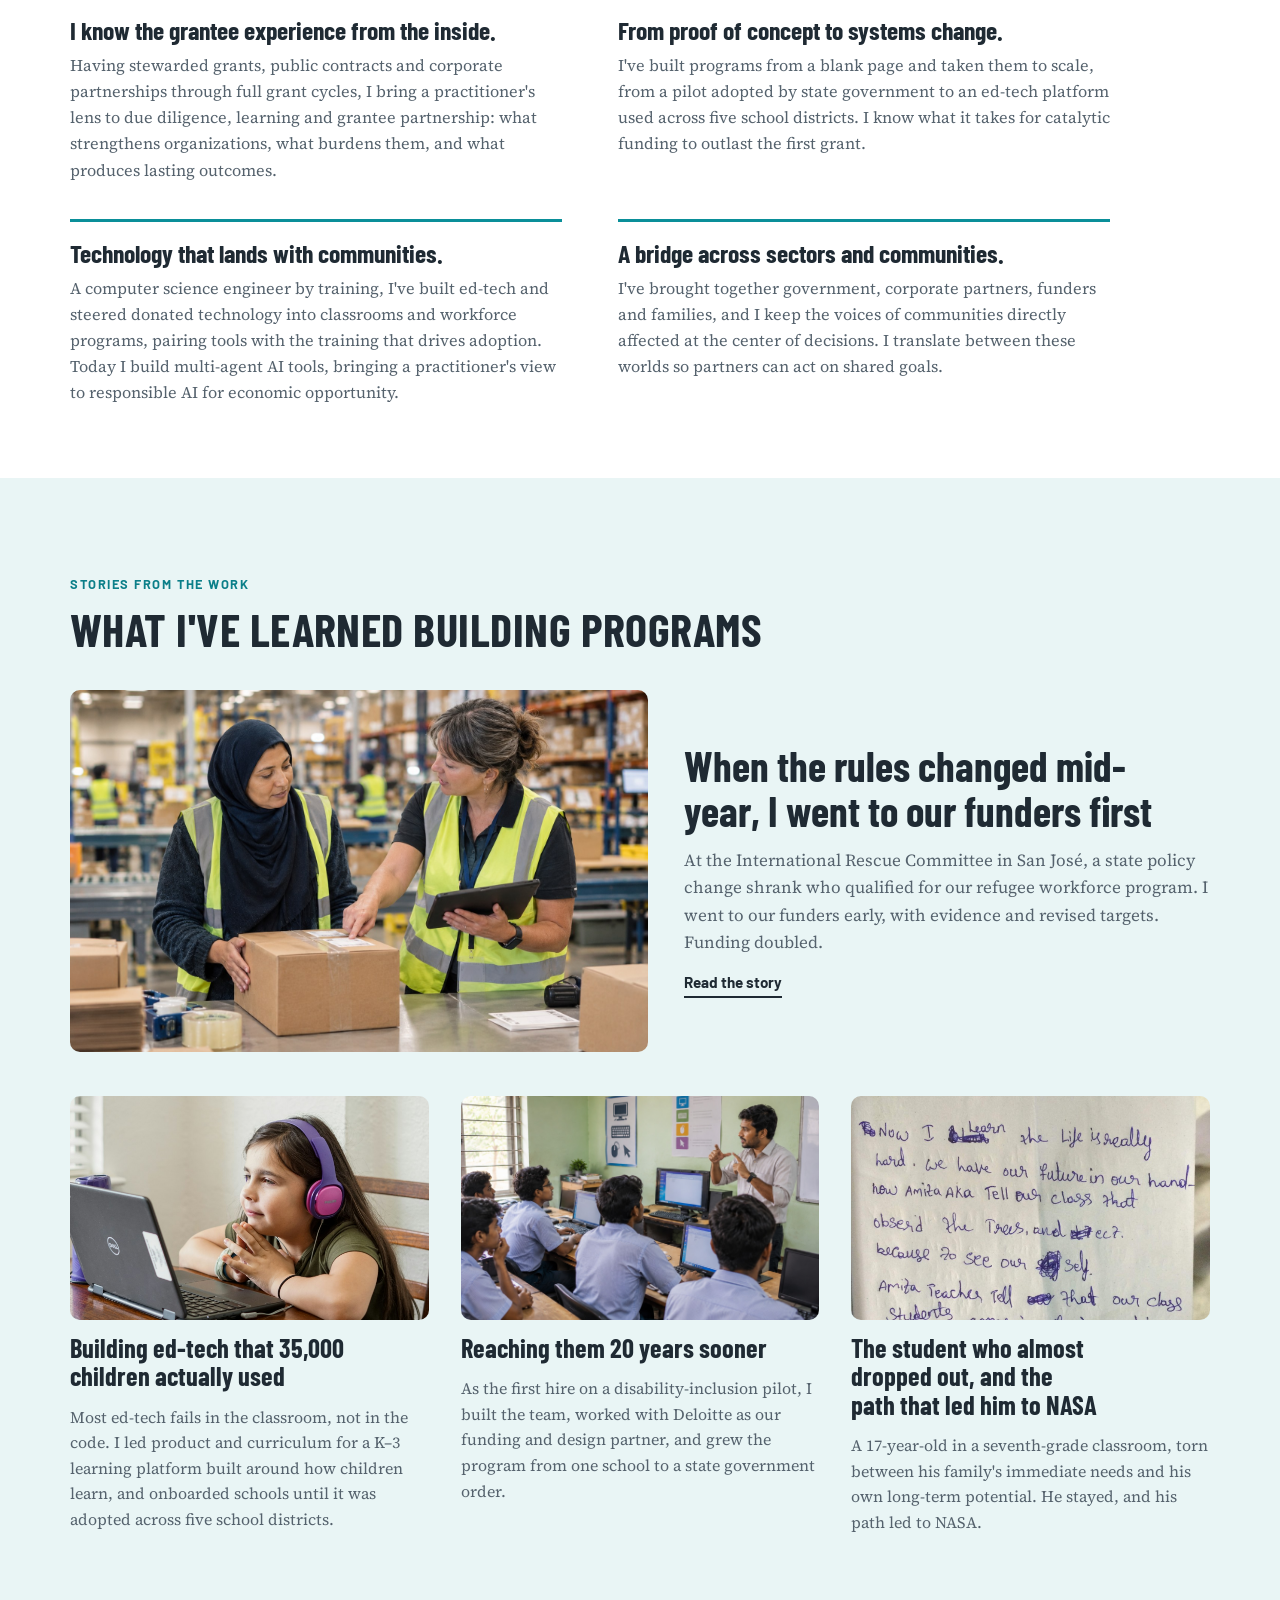
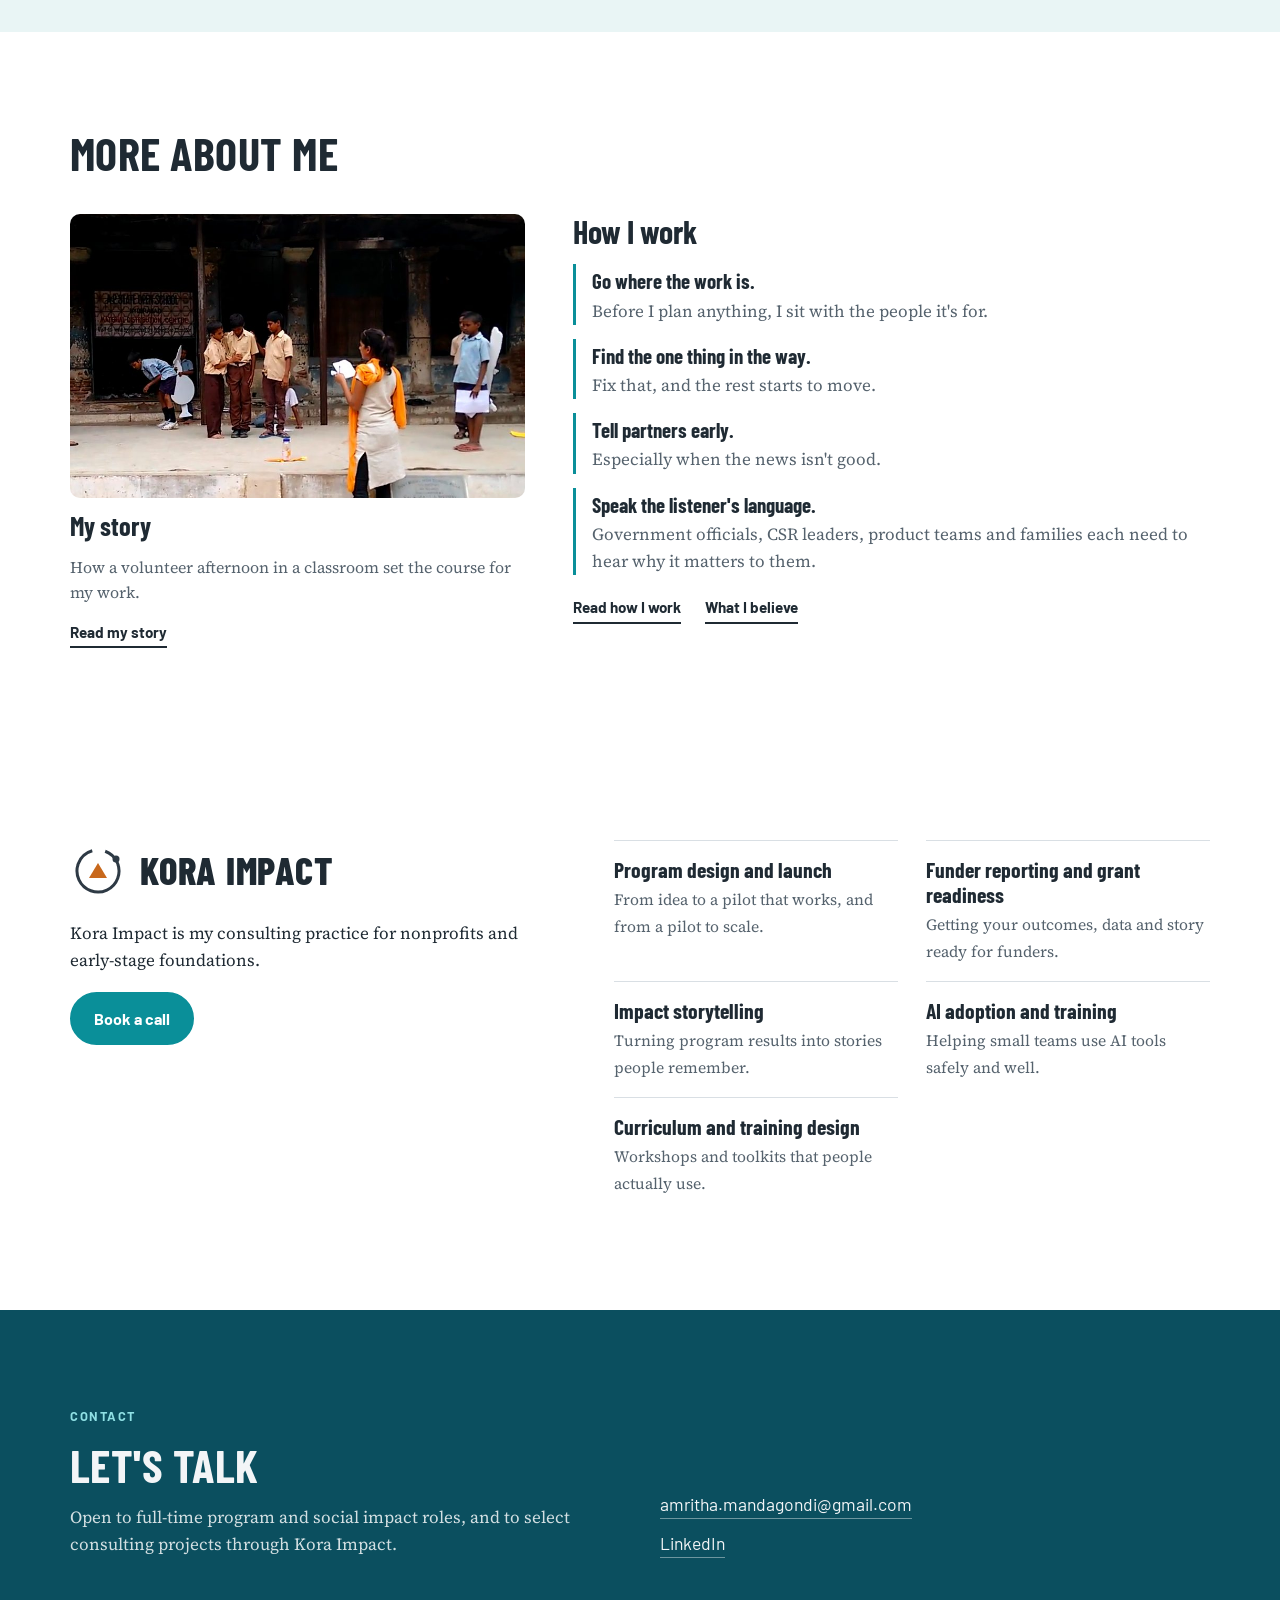
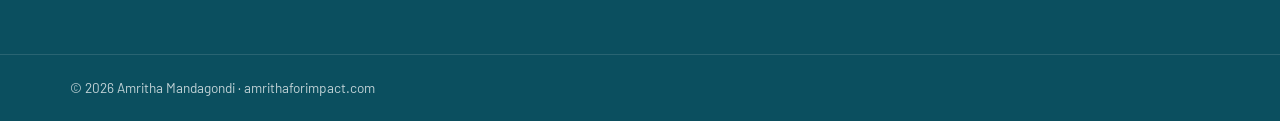
==== commit 312eff62: "Add files via upload" ====
--- a/index.html
+++ b/index.html
@@ -7,9 +7,14 @@
 <meta name="description" content="Program leader who has built programs with the International Rescue Committee, Teach For India and in ed-tech, alongside city governments, corporate partners and funders.">
 <meta property="og:title" content="Amritha Mandagondi · Program leader in social impact, education and economic mobility">
 <meta property="og:description" content="Program leader who has built programs with the International Rescue Committee, Teach For India and in ed-tech, alongside city governments, corporate partners and funders.">
+<meta property="og:type" content="website">
+<meta property="og:image" content="https://amrithaforimpact.com/social-preview.jpg">
+<meta property="og:image:width" content="1200">
+<meta property="og:image:height" content="627">
+<meta name="twitter:card" content="summary_large_image">
 <link rel="icon" href="favicon.svg" type="image/svg+xml">
 <link rel="preconnect" href="https://fonts.googleapis.com"><link rel="preconnect" href="https://fonts.gstatic.com" crossorigin><link href="https://fonts.googleapis.com/css2?family=Barlow+Condensed:wght@600;700;800&family=Barlow:wght@500;600;700&family=Source+Serif+4:ital,opsz,wght@0,8..60,400;0,8..60,600;1,8..60,400&display=swap" rel="stylesheet">
-<link rel="stylesheet" href="styles.css?v=15">
+<link rel="stylesheet" href="styles.css?v=17">
 </head>
 <body>
 <header class="site-header">
@@ -56,10 +61,10 @@
   <div class="wrap">
     <div class="section-head"><h2 class="section-title">What I bring</h2></div>
     <ul class="bring">
-      <li><strong>The partner's view.</strong> I've been the grantee and the nonprofit counterpart to corporate partners. I know what makes funding and donated technology land, and what gets in the way.</li>
-      <li><strong>Zero to one, then scale.</strong> I've grown pilots into a state government order and an ed-tech platform used across five school districts.</li>
-      <li><strong>Fluent in tech.</strong> I trained as a computer science engineer and built ed-tech. Today I build multi-agent AI assistants, and I'm certified by Anthropic in AI Fluency and Claude 101.</li>
-      <li><strong>Plain language across worlds.</strong> I explain why the work matters to government officials, CSR leaders, product teams and families.</li>
+      <li><strong>I know the grantee experience from the inside.</strong> Having stewarded grants, public contracts and corporate partnerships through full grant cycles, I bring a practitioner's lens to due diligence, learning and grantee partnership: what strengthens organizations, what burdens them, and what produces lasting outcomes.</li>
+      <li><strong>From proof of concept to systems change.</strong> I've built programs from a blank page and taken them to scale, from a pilot adopted by state government to an ed-tech platform used across five school districts. I know what it takes for catalytic funding to outlast the first grant.</li>
+      <li><strong>Technology that lands with communities.</strong> A computer science engineer by training, I've built ed-tech and steered donated technology into classrooms and workforce programs, pairing tools with the training that drives adoption. Today I build multi-agent AI tools, bringing a practitioner's view to responsible AI for economic opportunity.</li>
+      <li><strong>A bridge across sectors and communities.</strong> I've brought together government, corporate partners, funders and families, and I keep the voices of communities directly affected at the center of decisions. I translate between these worlds so partners can act on shared goals.</li>
     </ul>
   </div>
 </section>
--- a/styles.css
+++ b/styles.css
@@ -309,3 +309,9 @@
 @media (max-width: 980px) { .bring { grid-template-columns: repeat(2, minmax(0, 1fr)); } }
 @media (max-width: 720px) { .bring, .about-row { grid-template-columns: 1fr; } }
 .hero { padding-block: clamp(44px, 5vw, 72px); }
+
+/* What I bring: 2x2 layout */
+.bring { grid-template-columns: repeat(2, minmax(0, 1fr)); gap: 36px 56px; max-width: 1040px; }
+.bring li { font-size: 1.02rem; line-height: 1.6; }
+.bring strong { font-size: 1.6rem; }
+@media (max-width: 720px) { .bring { grid-template-columns: 1fr; } }
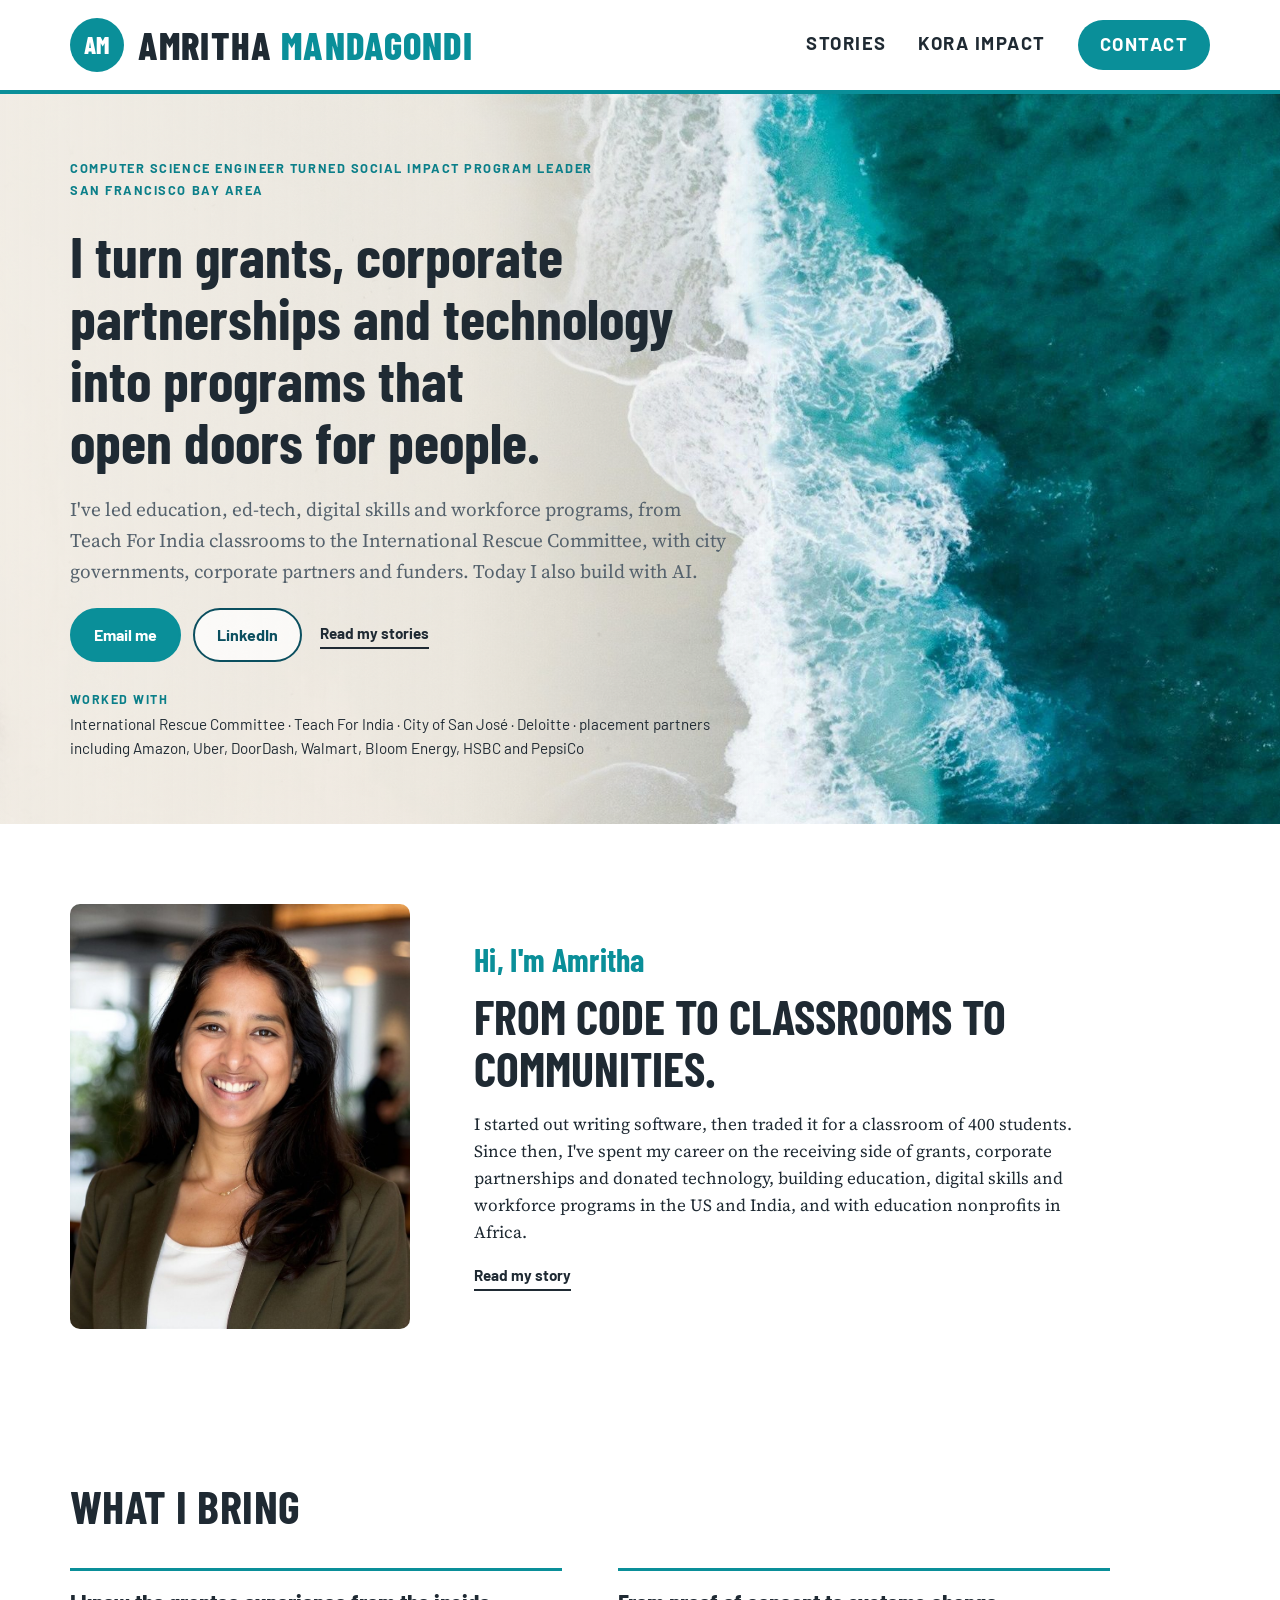
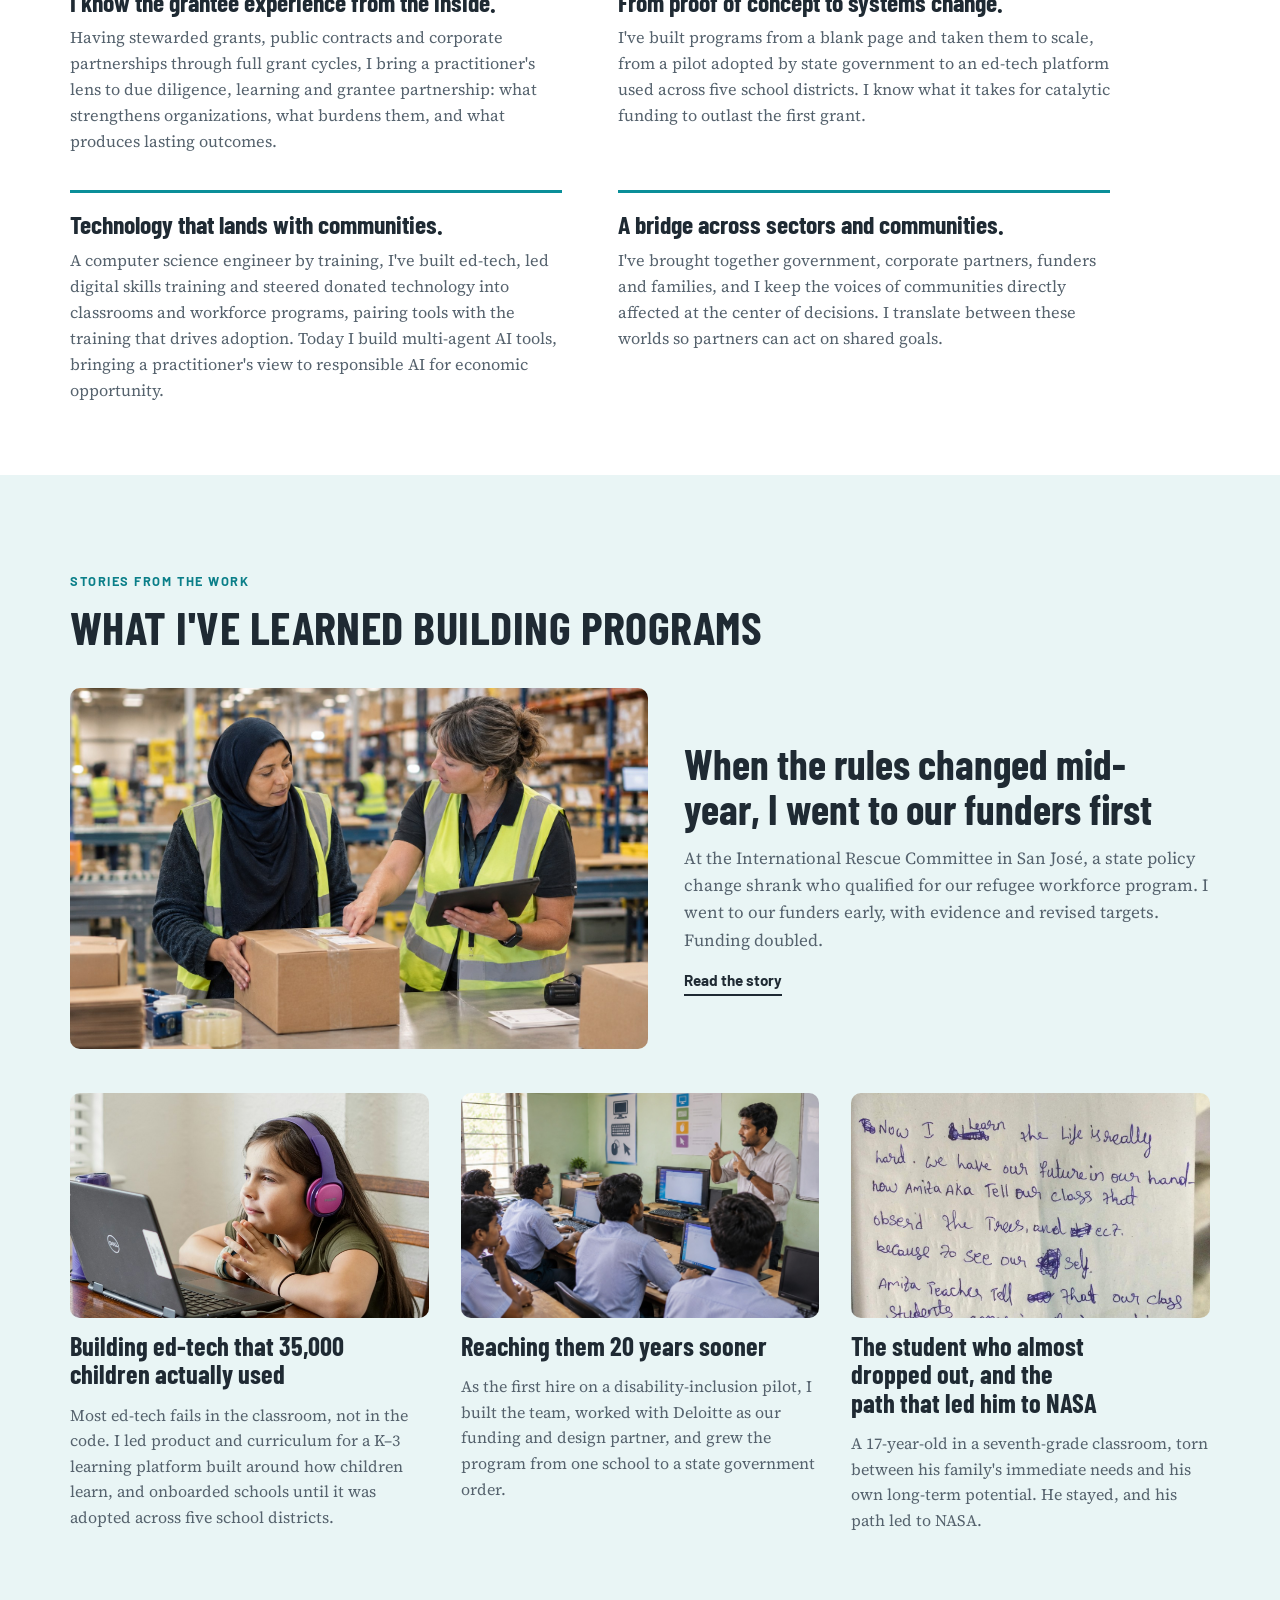
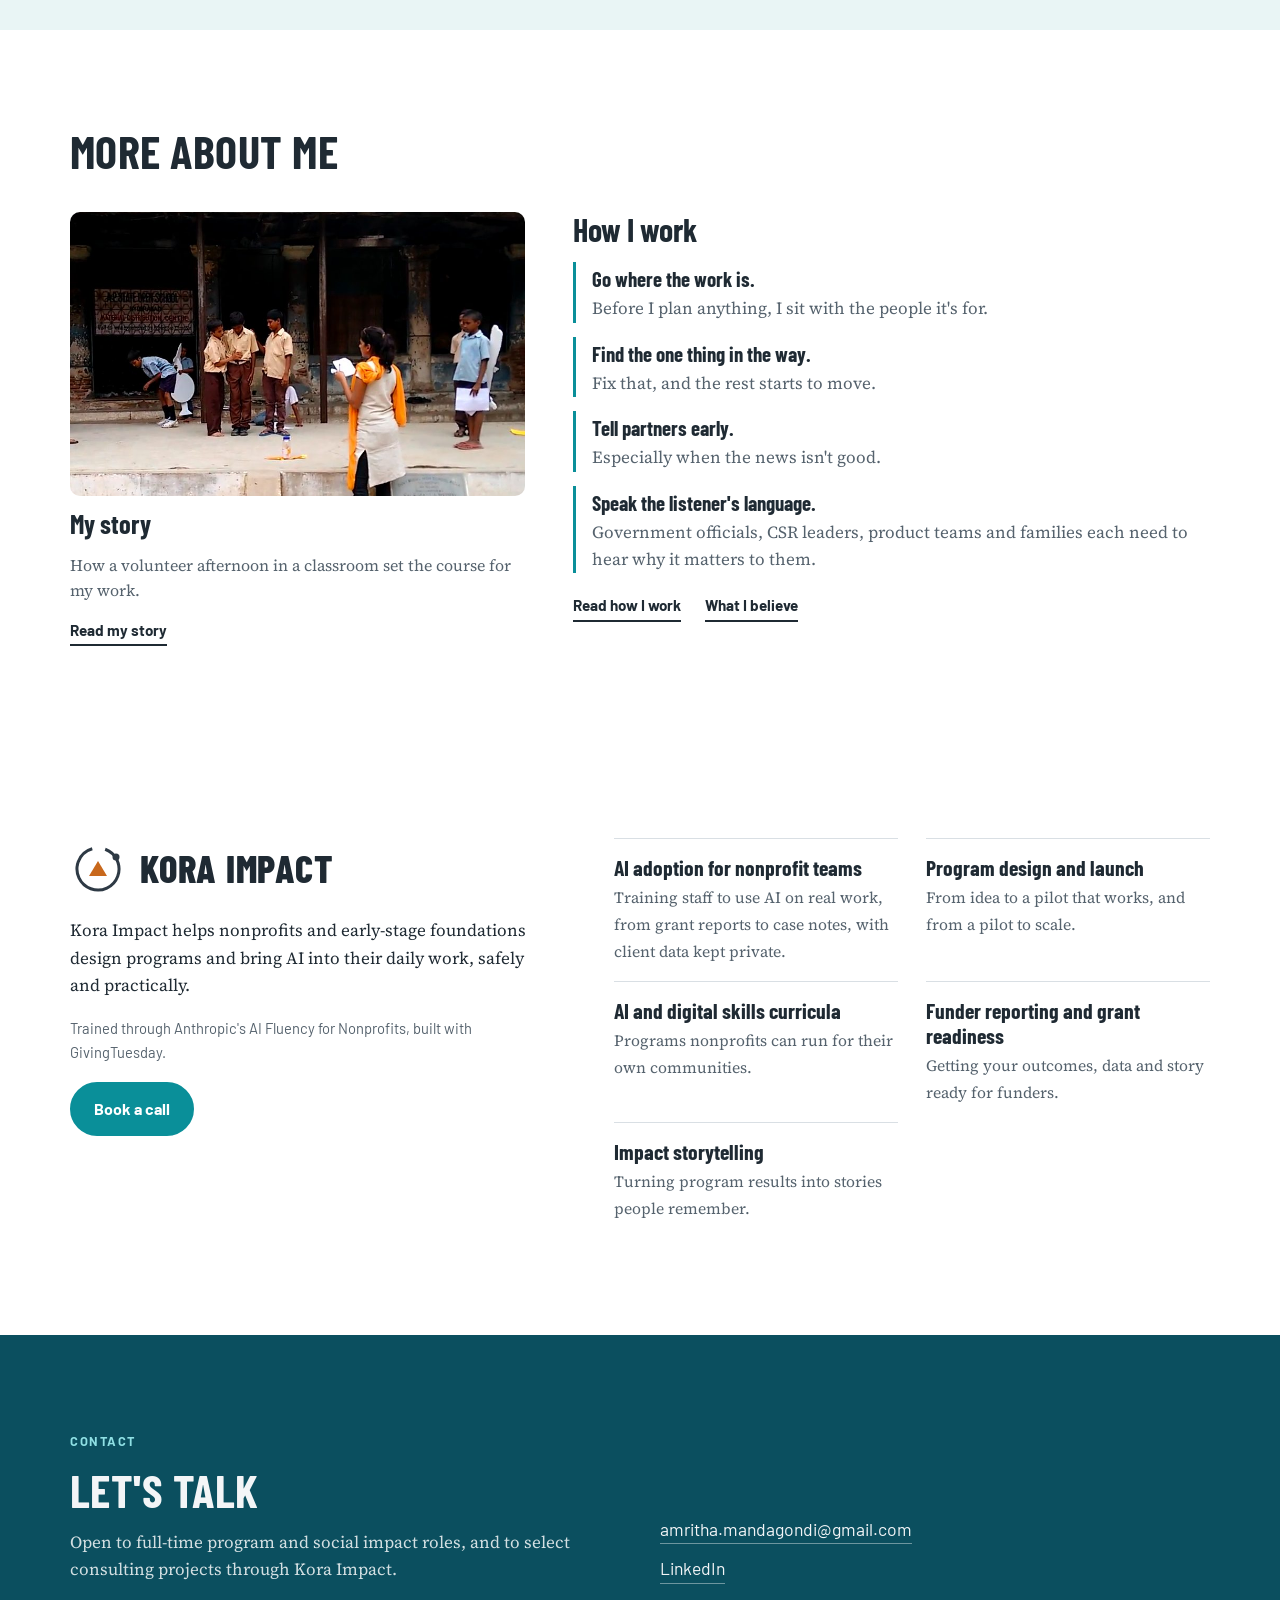
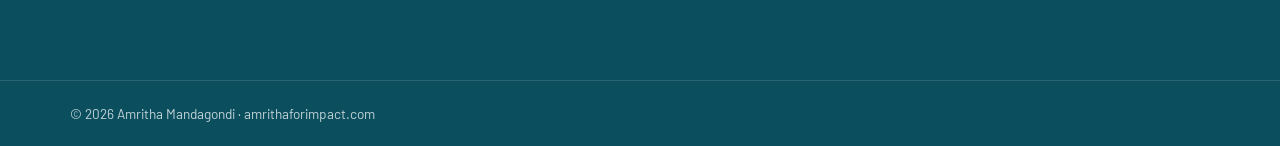
==== commit 096568f1: "Add files via upload" ====
--- a/index.html
+++ b/index.html
@@ -3,10 +3,10 @@
 <head>
 <meta charset="utf-8">
 <meta name="viewport" content="width=device-width, initial-scale=1, viewport-fit=cover">
-<title>Amritha Mandagondi · Program leader in social impact, education and economic mobility</title>
-<meta name="description" content="Program leader who has built programs with the International Rescue Committee, Teach For India and in ed-tech, alongside city governments, corporate partners and funders.">
-<meta property="og:title" content="Amritha Mandagondi · Program leader in social impact, education and economic mobility">
-<meta property="og:description" content="Program leader who has built programs with the International Rescue Committee, Teach For India and in ed-tech, alongside city governments, corporate partners and funders.">
+<title>Amritha Mandagondi · Computer science engineer turned social impact program leader</title>
+<meta name="description" content="Computer science engineer turned social impact program leader. Education, ed-tech, digital skills and workforce programs with the International Rescue Committee, Teach For India and corporate partners.">
+<meta property="og:title" content="Amritha Mandagondi · Computer science engineer turned social impact program leader">
+<meta property="og:description" content="Computer science engineer turned social impact program leader. Education, ed-tech, digital skills and workforce programs with the International Rescue Committee, Teach For India and corporate partners.">
 <meta property="og:type" content="website">
 <meta property="og:image" content="https://amrithaforimpact.com/social-preview.jpg">
 <meta property="og:image:width" content="1200">
@@ -14,7 +14,7 @@
 <meta name="twitter:card" content="summary_large_image">
 <link rel="icon" href="favicon.svg" type="image/svg+xml">
 <link rel="preconnect" href="https://fonts.googleapis.com"><link rel="preconnect" href="https://fonts.gstatic.com" crossorigin><link href="https://fonts.googleapis.com/css2?family=Barlow+Condensed:wght@600;700;800&family=Barlow:wght@500;600;700&family=Source+Serif+4:ital,opsz,wght@0,8..60,400;0,8..60,600;1,8..60,400&display=swap" rel="stylesheet">
-<link rel="stylesheet" href="styles.css?v=17">
+<link rel="stylesheet" href="styles.css?v=18">
 </head>
 <body>
 <header class="site-header">
@@ -32,9 +32,9 @@
 <section class="hero">
   <div class="wrap">
     <div class="hero-text">
-      <span class="eyebrow">Program leader · Social impact, education &amp; economic mobility · San Francisco Bay Area</span>
+      <span class="eyebrow">Computer science engineer turned social impact program leader<br>San Francisco Bay Area</span>
       <h1>I turn grants, corporate partnerships and technology into programs that open doors for people.</h1>
-      <p class="lede">My work spans the International Rescue Committee, Teach For India, ed-tech and disability inclusion, built with city governments, corporate partners and funders. I started out as a software engineer, and I still build with technology, now including agentic AI.</p>
+      <p class="lede">I've led education, ed-tech, digital skills and workforce programs, from Teach For India classrooms to the International Rescue Committee, with city governments, corporate partners and funders. Today I also build with AI.</p>
       <div class="hero-actions">
         <a class="btn btn-solid" href="mailto:amritha.mandagondi@gmail.com">Email me</a>
         <a class="btn" href="https://www.linkedin.com/in/amrithamandagondi" target="_blank" rel="noopener">LinkedIn</a>
@@ -51,7 +51,7 @@
     <div class="meet-text">
       <span class="hi">Hi, I'm Amritha</span>
       <p class="meet-quote">From code to classrooms to communities.</p>
-      <p>I started out writing software, then traded it for a classroom of 400 students. Since then, I've built programs across education, disability inclusion and economic mobility, in the US and India.</p>
+      <p>I started out writing software, then traded it for a classroom of 400 students. Since then, I've spent my career on the receiving side of grants, corporate partnerships and donated technology, building education, digital skills and workforce programs in the US and India, and with education nonprofits in Africa.</p>
       <a class="more" href="my-story.html">Read my story</a>
     </div>
   </div>
@@ -63,7 +63,7 @@
     <ul class="bring">
       <li><strong>I know the grantee experience from the inside.</strong> Having stewarded grants, public contracts and corporate partnerships through full grant cycles, I bring a practitioner's lens to due diligence, learning and grantee partnership: what strengthens organizations, what burdens them, and what produces lasting outcomes.</li>
       <li><strong>From proof of concept to systems change.</strong> I've built programs from a blank page and taken them to scale, from a pilot adopted by state government to an ed-tech platform used across five school districts. I know what it takes for catalytic funding to outlast the first grant.</li>
-      <li><strong>Technology that lands with communities.</strong> A computer science engineer by training, I've built ed-tech and steered donated technology into classrooms and workforce programs, pairing tools with the training that drives adoption. Today I build multi-agent AI tools, bringing a practitioner's view to responsible AI for economic opportunity.</li>
+      <li><strong>Technology that lands with communities.</strong> A computer science engineer by training, I've built ed-tech, led digital skills training and steered donated technology into classrooms and workforce programs, pairing tools with the training that drives adoption. Today I build multi-agent AI tools, bringing a practitioner's view to responsible AI for economic opportunity.</li>
       <li><strong>A bridge across sectors and communities.</strong> I've brought together government, corporate partners, funders and families, and I keep the voices of communities directly affected at the center of decisions. I translate between these worlds so partners can act on shared goals.</li>
     </ul>
   </div>
@@ -105,16 +105,17 @@
   <div class="wrap">
     <div class="kora-intro">
       <div class="kora-mark"><svg viewBox="0 0 56 56" aria-hidden="true"><circle cx="28" cy="28" r="21" fill="none" stroke="#2e3a45" stroke-width="3" stroke-dasharray="118 14" transform="rotate(-70 28 28)"/><path d="M19 35 L28 20 L37 35 Z" fill="#c8681c"/><circle cx="46" cy="16" r="3.5" fill="#2e3a45"/></svg><span>Kora Impact</span></div>
-      <p>Kora Impact is my consulting practice for nonprofits and early-stage foundations.</p>
+      <p>Kora Impact helps nonprofits and early-stage foundations design programs and bring AI into their daily work, safely and practically.</p>
+      <p class="kora-note">Trained through Anthropic's AI Fluency for Nonprofits, built with GivingTuesday.</p>
       <p><a class="btn btn-solid" href="https://docs.google.com/forms/d/e/1FAIpQLSe-I0rdW7DKGYNrbHm2So-DHkjAGszUHiwaADvJ9BTli4YFmw/viewform" target="_blank" rel="noopener">Book a call</a></p>
     </div>
     <div>
       <ul class="services">
+        <li><strong>AI adoption for nonprofit teams</strong><span>Training staff to use AI on real work, from grant reports to case notes, with client data kept private.</span></li>
         <li><strong>Program design and launch</strong><span>From idea to a pilot that works, and from a pilot to scale.</span></li>
+        <li><strong>AI and digital skills curricula</strong><span>Programs nonprofits can run for their own communities.</span></li>
         <li><strong>Funder reporting and grant readiness</strong><span>Getting your outcomes, data and story ready for funders.</span></li>
         <li><strong>Impact storytelling</strong><span>Turning program results into stories people remember.</span></li>
-        <li><strong>AI adoption and training</strong><span>Helping small teams use AI tools safely and well.</span></li>
-        <li><strong>Curriculum and training design</strong><span>Workshops and toolkits that people actually use.</span></li>
       </ul>
     </div>
   </div>
--- a/styles.css
+++ b/styles.css
@@ -315,3 +315,7 @@
 .bring li { font-size: 1.02rem; line-height: 1.6; }
 .bring strong { font-size: 1.6rem; }
 @media (max-width: 720px) { .bring { grid-template-columns: 1fr; } }
+
+/* v18 */
+.hero .eyebrow { line-height: 1.7; }
+.kora-note { font-family: var(--ui); font-size: .92rem; color: var(--muted); margin: 0; }
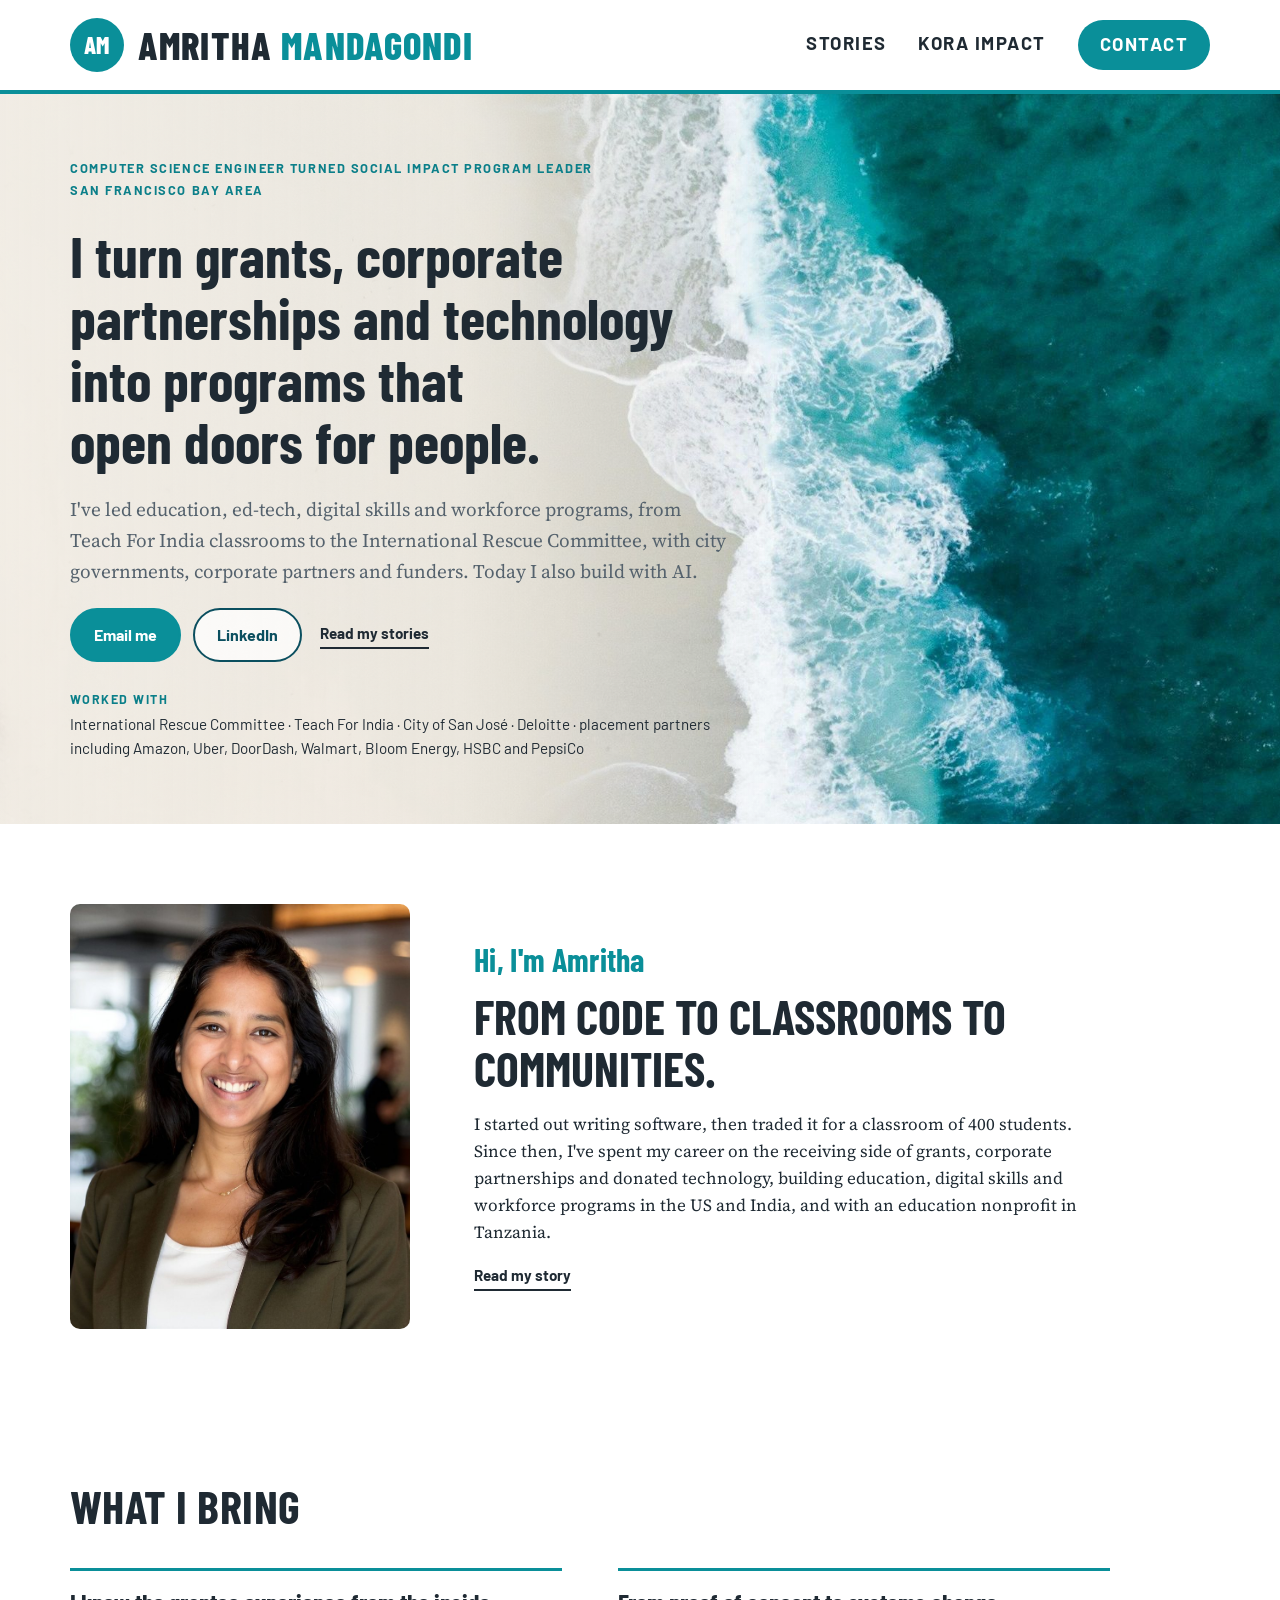
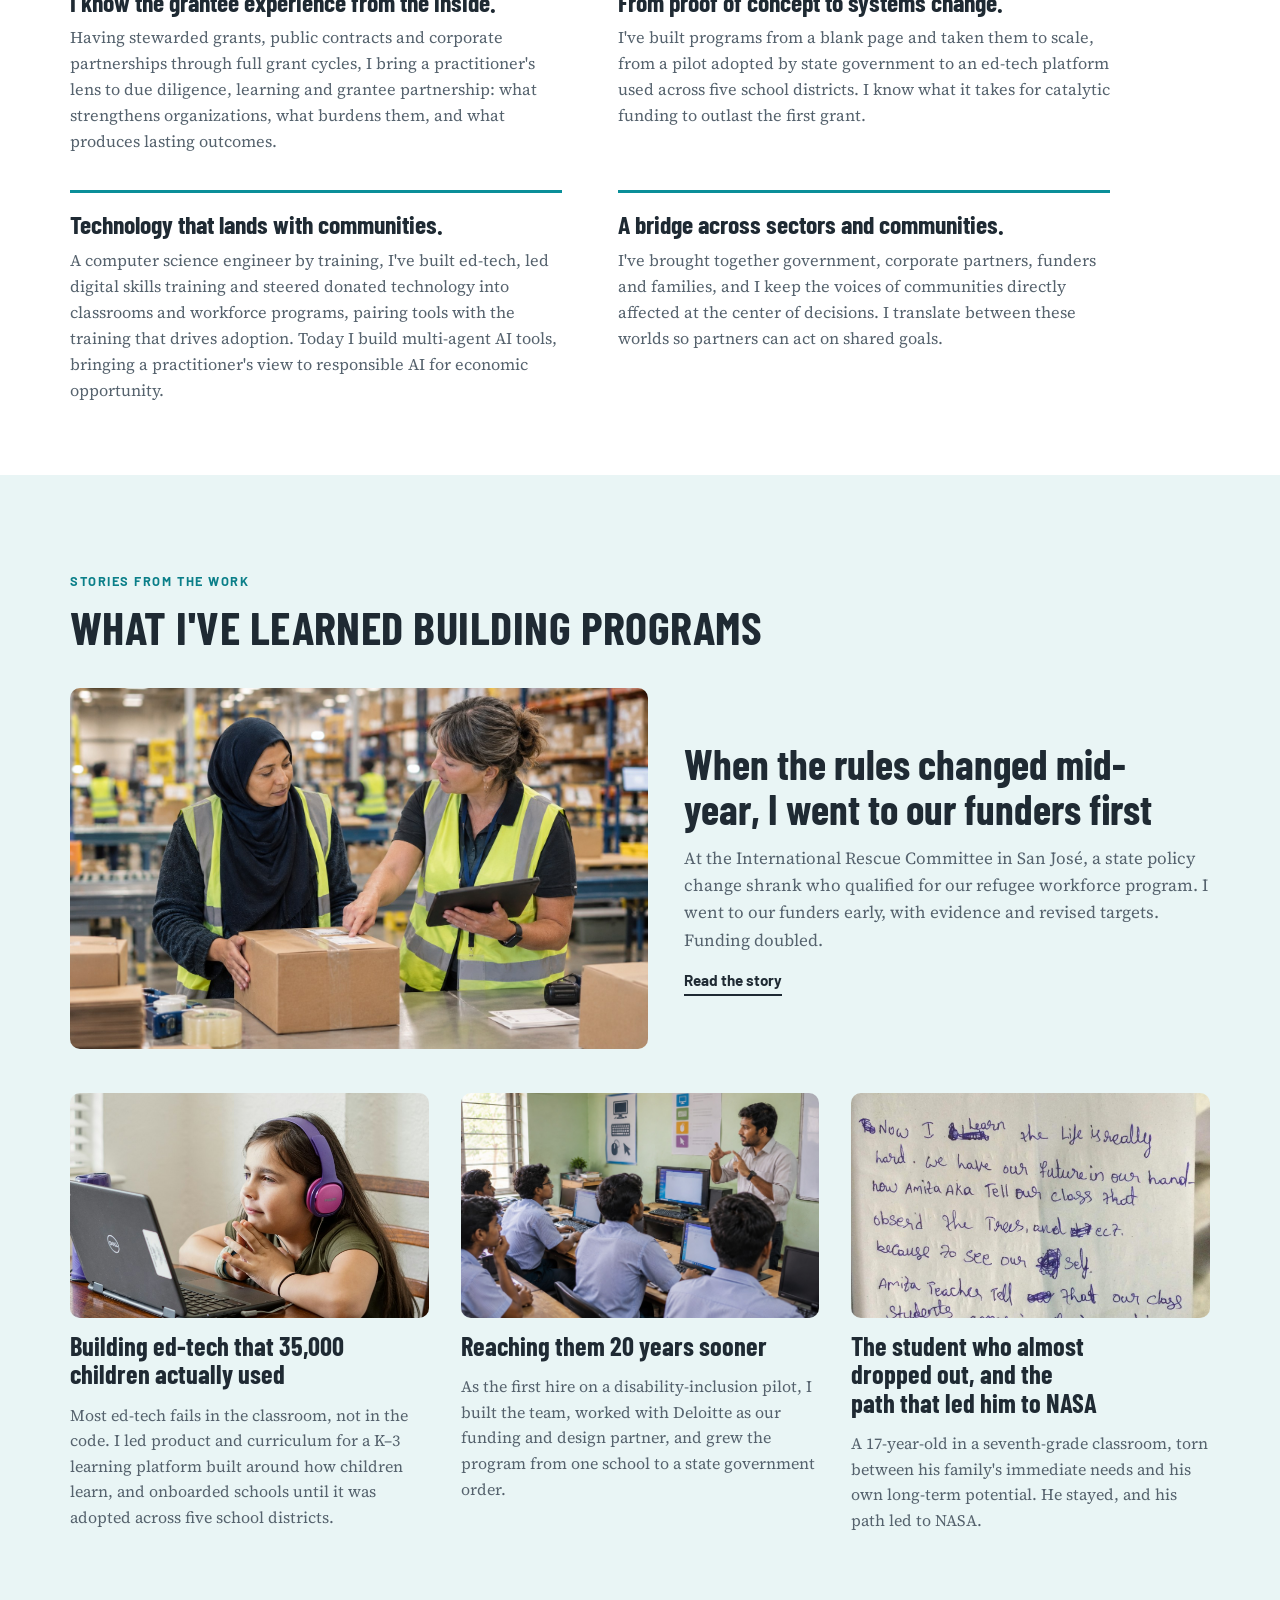
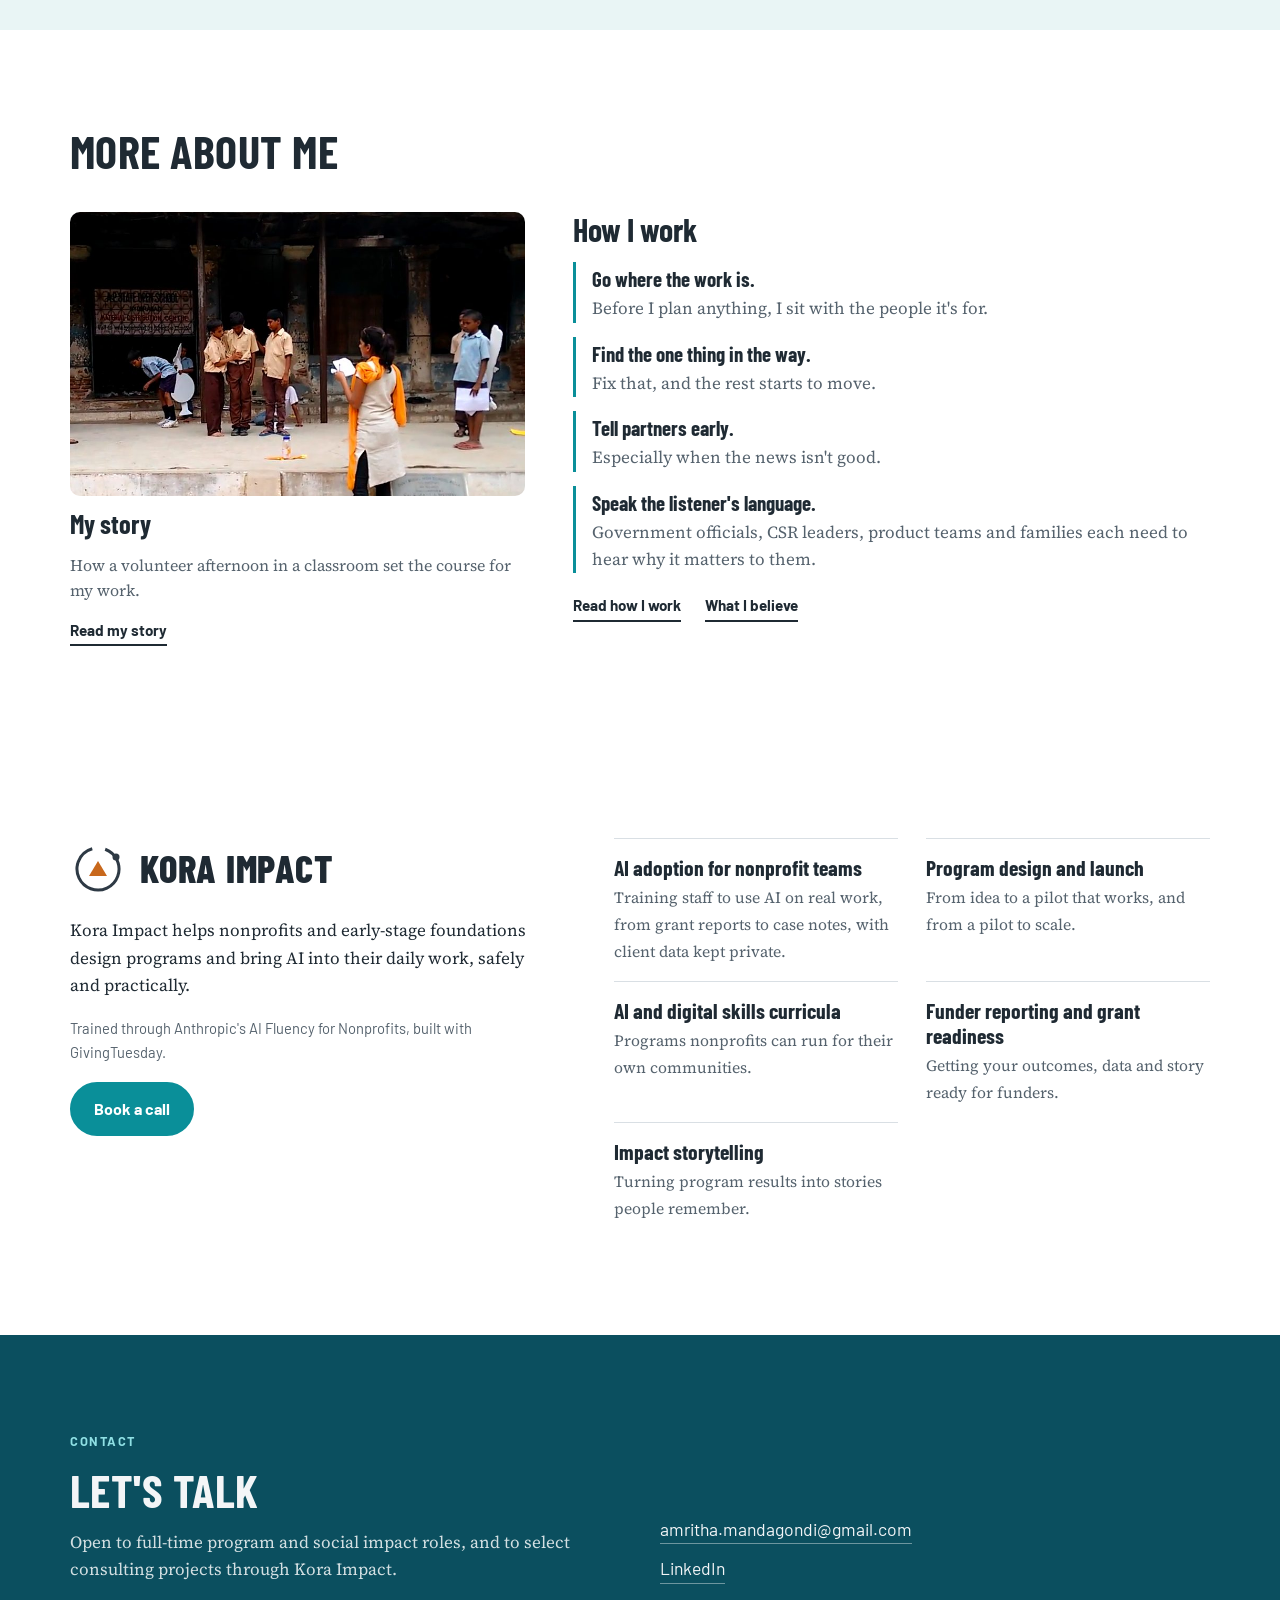
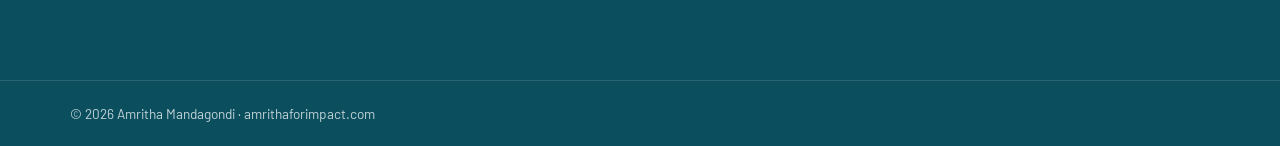
==== commit b4e767e1: "Add files via upload" ====
--- a/index.html
+++ b/index.html
@@ -51,7 +51,7 @@
     <div class="meet-text">
       <span class="hi">Hi, I'm Amritha</span>
       <p class="meet-quote">From code to classrooms to communities.</p>
-      <p>I started out writing software, then traded it for a classroom of 400 students. Since then, I've spent my career on the receiving side of grants, corporate partnerships and donated technology, building education, digital skills and workforce programs in the US and India, and with education nonprofits in Africa.</p>
+      <p>I started out writing software, then traded it for a classroom of 400 students. Since then, I've spent my career on the receiving side of grants, corporate partnerships and donated technology, building education, digital skills and workforce programs in the US and India, and with an education nonprofit in Tanzania.</p>
       <a class="more" href="my-story.html">Read my story</a>
     </div>
   </div>
